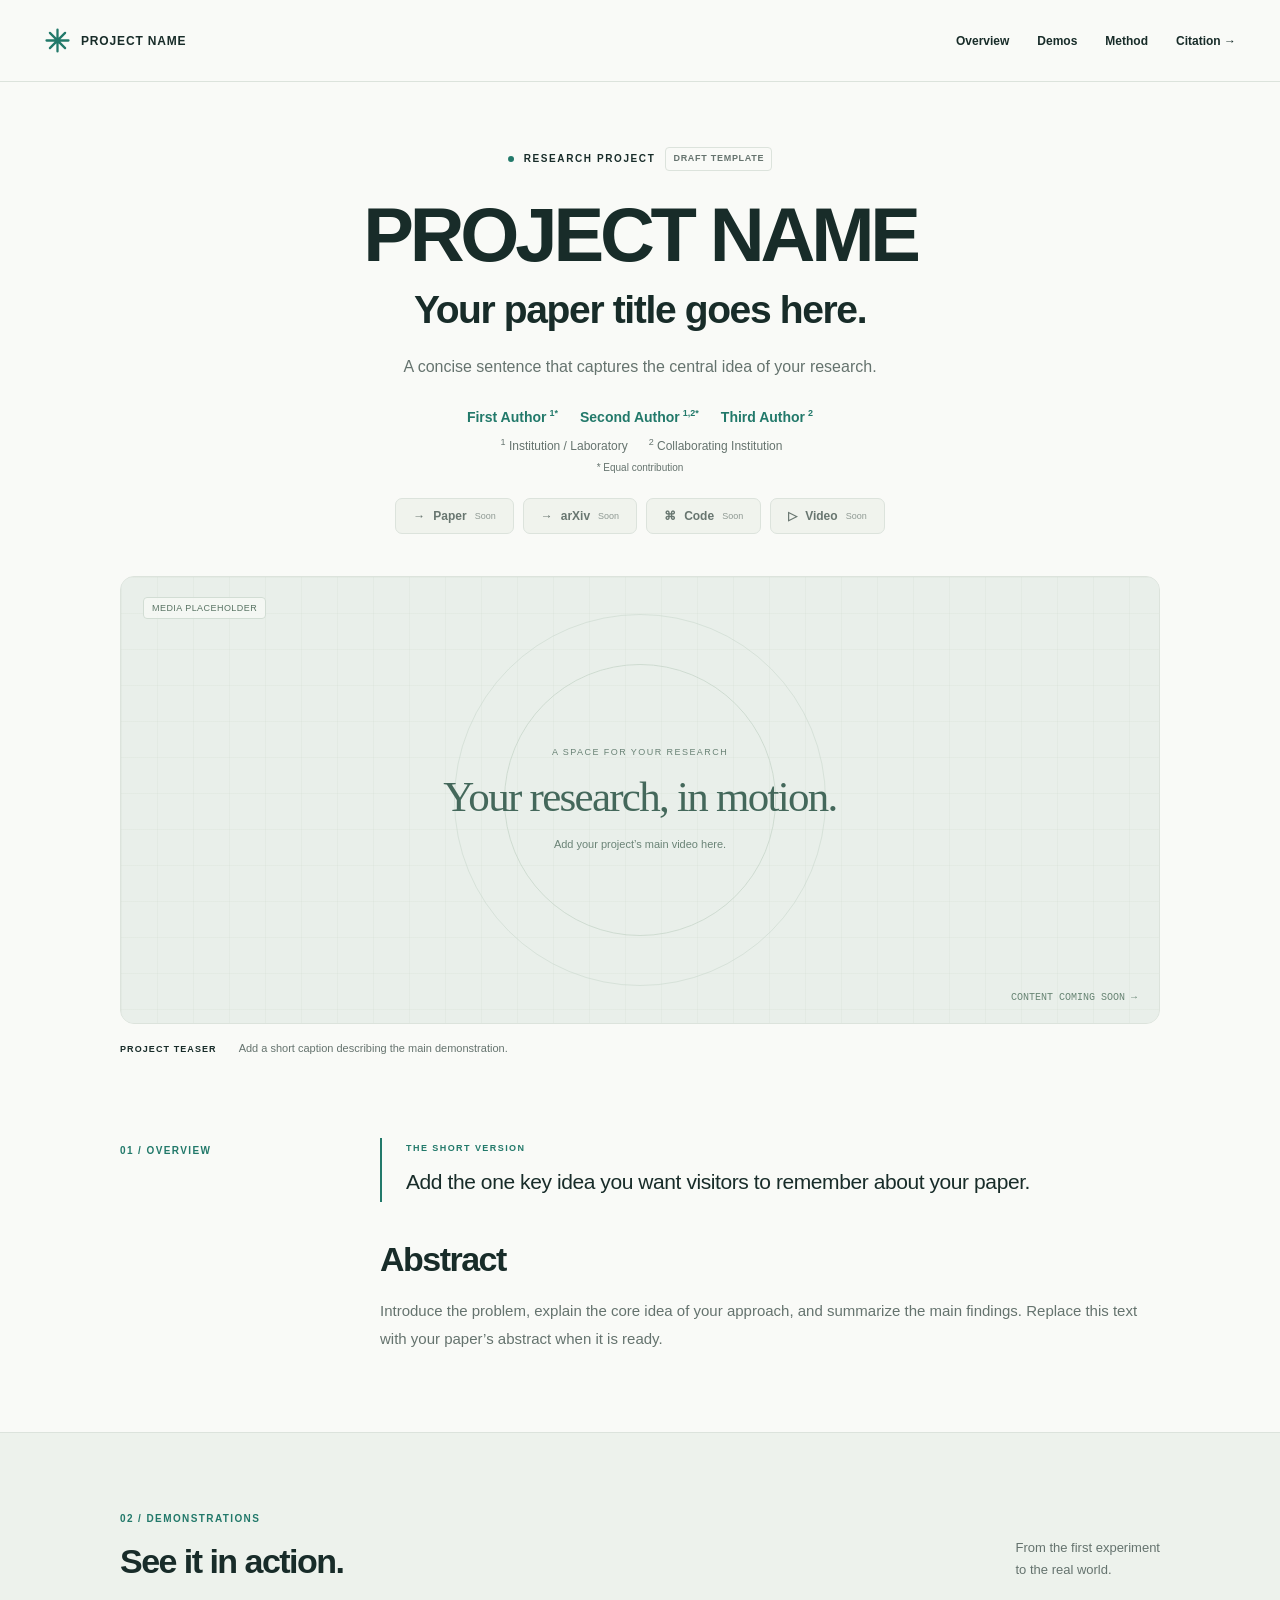
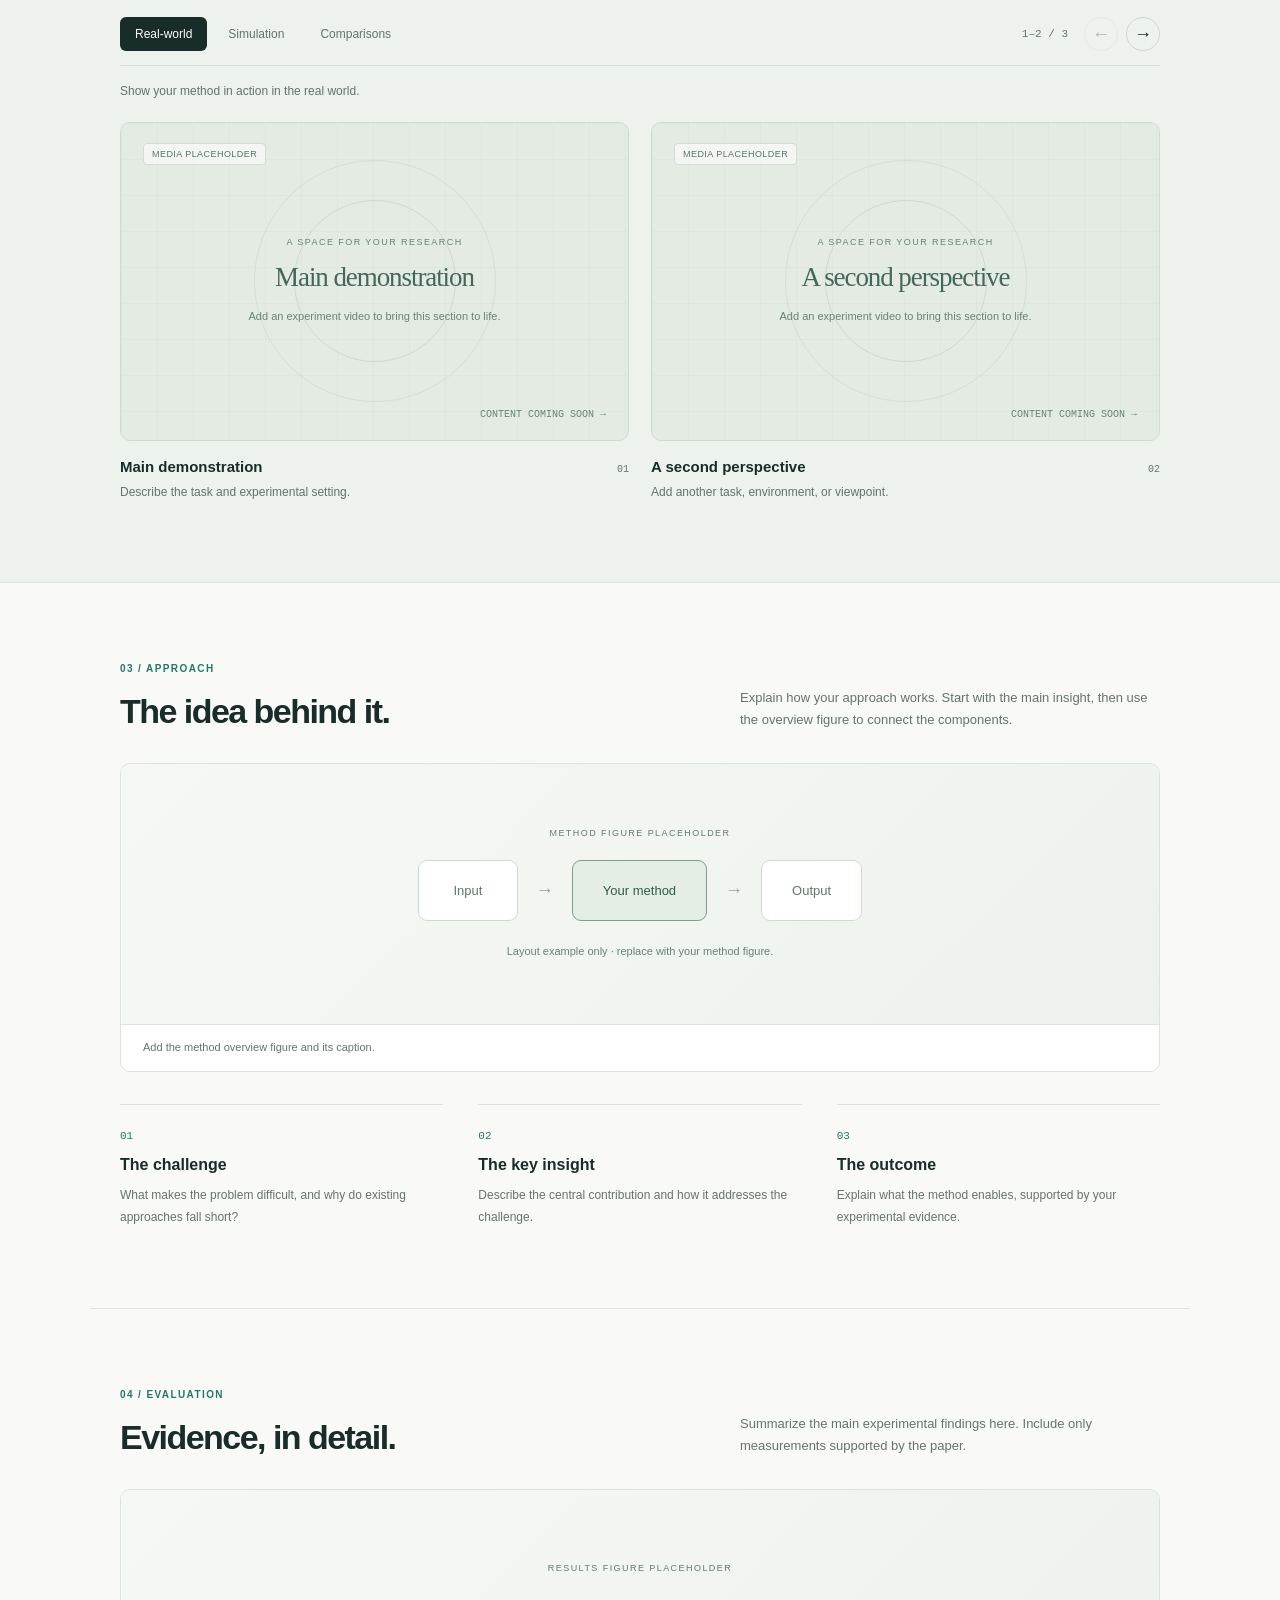
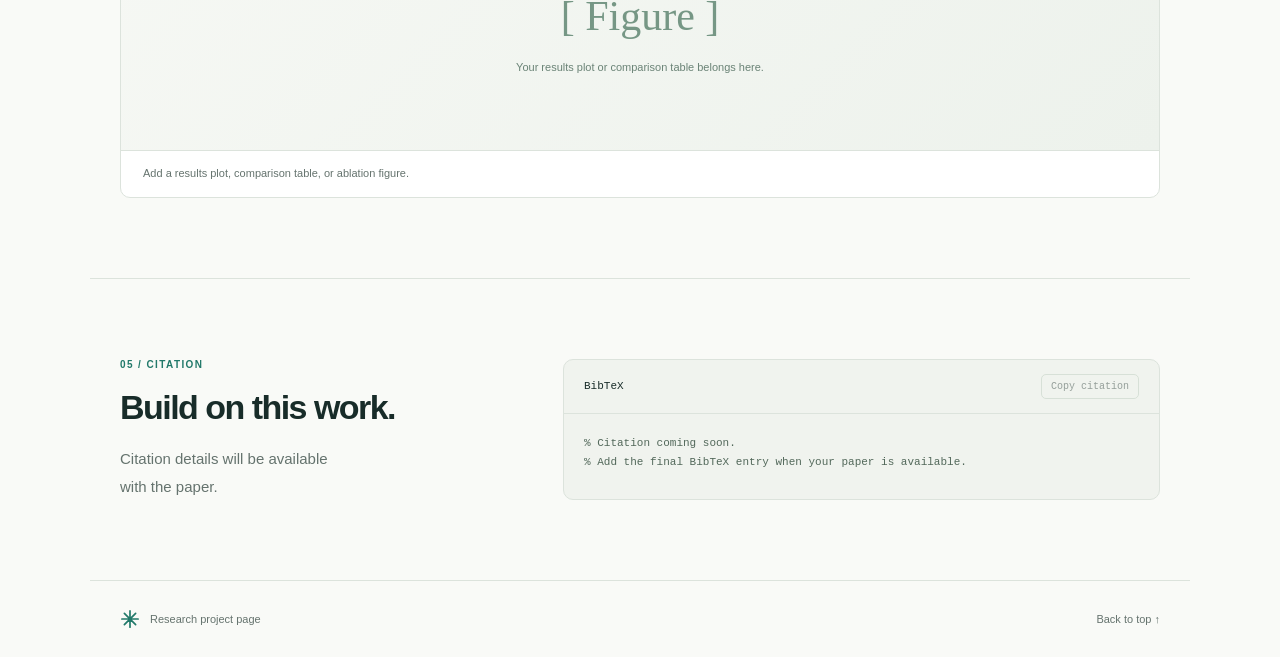
==== index.html @ 910851c3 "Add files via upload" ====
<!doctype html>
<html lang="en">
<head>
  <meta charset="utf-8">
  <meta name="viewport" content="width=device-width, initial-scale=1">
  <meta name="description" content="Research project page — content coming soon.">
  <meta name="theme-color" content="#f9faf7">
  <title>Research Project</title>
  <link rel="icon" href="assets/favicon.svg" type="image/svg+xml">
  <link rel="stylesheet" href="styles.css">
  <script src="content.js" defer></script>
  <script src="app.js" defer></script>
</head>
<body>
  <a class="skip" href="#main">Skip to content</a>
  <header class="site-header"><a class="brand" href="#" aria-label="Back to top"><span class="brand-mark" aria-hidden="true">✳</span><span id="brand-name">PROJECT</span></a><nav aria-label="Main navigation"><a href="#overview">Overview</a><a href="#demos">Demos</a><a href="#method">Method</a><a href="#citation">Citation <span aria-hidden="true">→</span></a></nav></header>
  <main id="main">
    <section class="hero wrap" aria-labelledby="project-name">
      <p class="eyebrow"><span class="status-dot"></span><span id="venue"></span><span class="draft-tag" id="draft-tag">DRAFT TEMPLATE</span></p>
      <h1 id="project-name"></h1><p class="paper-title" id="paper-title"></p><p class="subtitle" id="subtitle"></p>
      <div class="authors" id="authors"></div><div class="affiliations" id="affiliations"></div><p class="equal" id="equal-note">* Equal contribution</p>
      <div class="resource-links" id="resource-links" aria-label="Project resources"></div>
    </section>
    <section class="teaser-section wrap" aria-label="Project teaser"><div id="teaser" class="teaser"></div><div class="media-caption"><span class="caption-label">PROJECT TEASER</span><p id="teaser-caption"></p></div></section>
    <section id="overview" class="wrap overview section"><div class="section-label">01 / OVERVIEW</div><div><div class="takeaway"><span class="eyebrow">THE SHORT VERSION</span><p id="tldr"></p></div><h2>Abstract</h2><p class="body-copy" id="abstract"></p></div></section>
    <section id="demos" class="demos-section section"><div class="wrap"><div class="section-heading"><div><div class="section-label">02 / DEMONSTRATIONS</div><h2>See it in action.</h2></div><p class="section-aside">From the first experiment<br>to the real world.</p></div><div class="gallery-toolbar"><div class="tabs" id="demo-tabs" role="tablist" aria-label="Demonstration categories"></div><div class="gallery-controls"><span id="gallery-counter" aria-live="polite"></span><button id="previous" class="icon-button" aria-label="Previous demonstration">←</button><button id="next" class="icon-button" aria-label="Next demonstration">→</button></div></div><p id="group-description" class="group-description"></p><div id="demo-panel" role="tabpanel" tabindex="0"><div class="demo-grid" id="demo-grid"></div></div></div></section>
    <section id="method" class="wrap section"><div class="section-heading"><div><div class="section-label">03 / APPROACH</div><h2>The idea behind it.</h2></div><p id="method-intro" class="section-aside wide"></p></div><figure class="figure-panel" id="method-figure"></figure><div id="method-steps" class="method-steps"></div></section>
    <section id="results" class="wrap section results-section"><div class="section-heading"><div><div class="section-label">04 / EVALUATION</div><h2>Evidence, in detail.</h2></div><p id="results-text" class="section-aside wide"></p></div><figure class="figure-panel" id="results-figure"></figure></section>
    <section id="citation" class="wrap section citation-section"><div><div class="section-label">05 / CITATION</div><h2>Build on this work.</h2><p class="body-copy">Citation details will be available<br>with the paper.</p></div><div class="citation-box"><div class="citation-toolbar"><span>BibTeX</span><button id="copy-citation" class="copy-button">Copy citation</button></div><pre><code id="bibtex"></code></pre><p id="copy-status" role="status" class="sr-only"></p></div></section>
  </main>
  <footer class="wrap"><div><span class="brand-mark" aria-hidden="true">✳</span><span id="footer-text"></span></div><a href="#">Back to top ↑</a></footer>
  <dialog id="image-dialog"><button id="close-dialog" class="icon-button" aria-label="Close enlarged figure">×</button><img id="dialog-image" alt=""></dialog>
  <noscript><p class="noscript">Please enable JavaScript to load the project information.</p></noscript>
</body>
</html>
---- styles.css ----
:root{--bg:#f9faf7;--ink:#182c29;--muted:#65736e;--accent:#22796a;--line:#dce3dc;--soft:#edf2ec;--white:#fff;--radius:14px}*{box-sizing:border-box}html{scroll-behavior:smooth;scroll-padding-top:96px}body{margin:0;background:var(--bg);color:var(--ink);font-family:Inter,-apple-system,BlinkMacSystemFont,"Segoe UI",Arial,sans-serif;-webkit-font-smoothing:antialiased}button,a{-webkit-tap-highlight-color:transparent}button{font:inherit;cursor:pointer}a{color:inherit;text-decoration:none}button:focus-visible,a:focus-visible,[tabindex]:focus-visible{outline:3px solid #47a997;outline-offset:5px}button:disabled{cursor:default}p,h1,h2,h3,figure{margin:0}.wrap{max-width:1100px;margin-inline:auto;padding-inline:30px}.site-header{max-width:1320px;min-height:82px;padding:0 44px;margin:auto;display:flex;justify-content:space-between;align-items:center;border-bottom:1px solid var(--line);gap:24px}.brand{display:flex;align-items:center;gap:10px;font-size:12px;letter-spacing:.07em;font-weight:750}.brand-mark{font-size:30px;color:var(--accent);line-height:1}.site-header nav{display:flex;gap:28px;font-size:12px;font-weight:600}.site-header nav a{padding-block:10px}.site-header nav a:hover,footer a:hover{color:var(--accent)}.hero{text-align:center;padding-top:65px;padding-bottom:42px}.eyebrow{font-size:10px;letter-spacing:.16em;line-height:1.5;font-weight:700;text-transform:uppercase;display:flex;align-items:center;justify-content:center;gap:10px}.status-dot{height:6px;width:6px;border-radius:50%;background:var(--accent)}.draft-tag{font-size:9px;letter-spacing:.08em;border:1px solid var(--line);padding:4px 7px;border-radius:4px;color:var(--muted)}h1{margin:24px auto 12px;font-size:clamp(42px,6.5vw,76px);line-height:1.05;letter-spacing:-.055em;font-weight:750;overflow-wrap:anywhere}.paper-title{max-width:850px;margin:auto;font-size:clamp(25px,3.2vw,39px);line-height:1.22;letter-spacing:-.035em;font-weight:550}.subtitle{font-size:16px;line-height:1.65;max-width:650px;margin:20px auto 28px;color:var(--muted)}.authors{display:flex;justify-content:center;flex-wrap:wrap;gap:10px 22px;font-size:14px;color:var(--accent);font-weight:550}.authors a:hover{text-decoration:underline}sup{font-size:9px;margin-left:3px}.affiliations{display:flex;justify-content:center;flex-wrap:wrap;gap:8px 18px;margin-top:12px;font-size:12px;color:var(--muted)}.equal{margin-top:9px;font-size:10px;color:var(--muted)}.resource-links{display:flex;justify-content:center;flex-wrap:wrap;gap:9px;margin-top:25px}.resource{display:inline-flex;align-items:center;gap:8px;border:1px solid var(--line);padding:10px 17px;border-radius:7px;background:#fff;font-size:12px;font-weight:600}.resource small{font-size:9px;font-weight:400;opacity:.7}.resource.available:hover{border-color:var(--accent);color:var(--accent)}.resource[aria-disabled=true]{color:#687670;background:#f0f3ed}.resource.available:first-child{background:var(--ink);color:white;border-color:var(--ink)}.teaser{overflow:hidden;border-radius:var(--radius);border:1px solid var(--line);background:#e9efea;aspect-ratio:2.32}.teaser video{width:100%;height:100%;object-fit:contain;background:#142824}.placeholder{height:100%;width:100%;display:flex;flex-direction:column;align-items:center;justify-content:center;text-align:center;position:relative;overflow:hidden;background-color:#e9efea;background-image:linear-gradient(#d5dfd64d 1px,transparent 1px),linear-gradient(90deg,#d5dfd64d 1px,transparent 1px);background-size:36px 36px;padding:25px}.placeholder:before{content:"";position:absolute;width:270px;height:270px;border:1px solid #c3d3c7;border-radius:50%;opacity:.7;pointer-events:none}.placeholder:after{content:"";position:absolute;width:370px;height:370px;border:1px solid #c3d3c7;border-radius:50%;opacity:.5;pointer-events:none}.placeholder>*{z-index:1}.placeholder-kicker{font-size:9px;letter-spacing:.16em;color:#6a8376;text-transform:uppercase}.placeholder-title{font-family:Georgia,serif;font-size:clamp(25px,3.5vw,43px);font-weight:400;letter-spacing:-.04em;margin:15px 0;color:#44685b}.placeholder-note{font-size:11px;color:#6a8376;max-width:280px;line-height:1.6}.placeholder-label{position:absolute;left:22px;top:20px;padding:5px 8px;background:#f9faf7bd;border:1px solid #d2ddd4;border-radius:4px;font-size:9px;letter-spacing:.05em;color:#587363}.placeholder-corner{position:absolute;bottom:20px;right:22px;font-size:10px;color:#688574;font-family:monospace}.media-caption{display:flex;align-items:baseline;gap:22px;padding:16px 0 0}.caption-label{font-size:9px;letter-spacing:.12em;font-weight:650;white-space:nowrap}.media-caption p{font-size:11px;color:var(--muted);line-height:1.6}.section{padding-top:80px;padding-bottom:80px}.section-label{font-size:10px;letter-spacing:.14em;color:var(--accent);font-weight:650;margin-bottom:18px}.overview{display:grid;grid-template-columns:230px 1fr;gap:30px}.overview>.section-label{padding-top:7px}h2{font-size:34px;line-height:1.15;letter-spacing:-.045em;font-weight:600}.takeaway{border-left:2px solid var(--accent);padding:4px 0 4px 24px;margin-bottom:38px}.takeaway .eyebrow{justify-content:start;color:var(--accent);font-size:9px}.takeaway p{font-size:21px;line-height:1.45;letter-spacing:-.02em;margin-top:12px}.body-copy{font-size:15px;line-height:1.85;color:var(--muted);margin-top:18px;white-space:pre-line}.demos-section{background:var(--soft);border-block:1px solid var(--line)}.section-heading{display:flex;justify-content:space-between;align-items:end;gap:40px;margin-bottom:32px}.section-aside{font-size:13px;line-height:1.7;color:var(--muted);max-width:320px}.section-aside.wide{max-width:420px}.gallery-toolbar{display:flex;justify-content:space-between;align-items:center;gap:18px;border-bottom:1px solid #d3ded5;padding-bottom:14px;margin-top:36px}.tabs{display:flex;flex-wrap:wrap;gap:6px}.tab{border:1px solid transparent;background:transparent;color:var(--muted);padding:9px 14px;border-radius:6px;font-size:12px}.tab[aria-selected=true]{background:var(--ink);color:white}.tab:hover{border-color:var(--ink)}.gallery-controls{display:flex;align-items:center;gap:8px}.gallery-controls>span{font-family:monospace;font-size:11px;color:var(--muted);margin-right:8px;white-space:nowrap}.icon-button{width:34px;height:34px;border:1px solid #cdd9cf;border-radius:50%;background:transparent;color:var(--ink);font-size:18px;display:grid;place-items:center}.icon-button:hover:not(:disabled){background:white}.icon-button:disabled{opacity:.3}.group-description{font-size:12px;color:var(--muted);margin:18px 0 24px}.demo-grid{display:grid;grid-template-columns:repeat(2,minmax(0,1fr));gap:22px}.demo-media{aspect-ratio:16/10;overflow:hidden;border-radius:10px;border:1px solid #cfdbd0;background:#dce6dd}.demo-media .placeholder{background-color:#e3ebe3}.demo-media .placeholder-title{font-size:27px}.demo-media .placeholder:before{width:160px;height:160px}.demo-media .placeholder:after{width:240px;height:240px}.demo-media video{height:100%;width:100%;object-fit:contain;background:#142824}.demo-topline{display:flex;justify-content:space-between;gap:12px;margin-top:17px;align-items:baseline}.demo-topline h3{font-size:15px;font-weight:600}.demo-topline span{font-family:monospace;font-size:10px;color:var(--muted)}.demo-card>p{font-size:12px;color:var(--muted);line-height:1.7;margin-top:7px}.figure-panel{border:1px solid var(--line);border-radius:10px;overflow:hidden;background:white}.figure-placeholder{height:260px;display:flex;align-items:center;justify-content:center;flex-direction:column;gap:22px;padding:25px;background:linear-gradient(135deg,#f6f8f4,#edf2ec)}.figure-placeholder .placeholder-kicker{color:#607c70}.pipeline{display:flex;align-items:center;gap:18px;width:min(100%,650px);justify-content:center}.pipeline span{padding:22px 30px;min-width:100px;border:1px solid #cddbd0;border-radius:9px;background:#fff;color:#60776a;font-size:13px;text-align:center}.pipeline span:nth-of-type(2){border:1px solid #7d9f8d;background:#e5eee5;color:#315c46}.pipeline b{color:#8ca395;font-size:18px;font-weight:400}.figure-panel figcaption{border-top:1px solid var(--line);font-size:11px;color:var(--muted);padding:14px 22px;line-height:1.6}.figure-button{display:block;border:0;background:white;padding:20px;width:100%;cursor:zoom-in}.figure-button img{display:block;max-width:100%;max-height:640px;margin:auto}.method-steps{display:grid;grid-template-columns:repeat(3,1fr);gap:35px;margin-top:32px}.method-step{border-top:1px solid var(--line);padding-top:20px}.step-number{font-family:monospace;font-size:11px;color:var(--accent)}.method-step h3{font-size:16px;margin-top:13px;font-weight:550}.method-step p{font-size:12px;line-height:1.85;color:var(--muted);margin-top:10px}.results-section{border-top:1px solid var(--line)}.results-placeholder-icon{font-family:Georgia,serif;color:#769785;font-size:42px;line-height:1}.citation-section{border-top:1px solid var(--line);display:grid;grid-template-columns:1fr 1.5fr;gap:45px}.citation-box{min-width:0;border:1px solid var(--line);border-radius:10px;background:#f0f3ee;overflow:hidden}.citation-toolbar{display:flex;justify-content:space-between;align-items:center;padding:14px 20px;border-bottom:1px solid var(--line);font-size:11px;font-family:monospace}.copy-button{background:transparent;border:1px solid #cad7cb;border-radius:5px;font-size:10px;padding:6px 9px}.copy-button:disabled{color:var(--muted);opacity:.65}.citation-box pre{padding:20px;margin:0;overflow:auto;font-size:11px;line-height:1.8;white-space:pre-wrap;overflow-wrap:anywhere;color:#52685a}footer{border-top:1px solid var(--line);padding-block:28px;display:flex;align-items:center;justify-content:space-between;gap:20px;font-size:11px;color:var(--muted)}footer>div{display:flex;align-items:center;gap:10px}footer .brand-mark{font-size:22px}.skip{position:absolute;top:-60px;left:15px;padding:15px;background:var(--ink);color:white;z-index:10}.skip:focus{top:10px}.sr-only{position:absolute;width:1px;height:1px;padding:0;margin:-1px;overflow:hidden;clip:rect(0,0,0,0);white-space:nowrap;border:0}dialog{border:1px solid var(--line);border-radius:12px;padding:45px 20px 20px;max-width:95vw;max-height:95vh}dialog::backdrop{background:#142824cc}dialog img{max-width:85vw;max-height:80vh;display:block}dialog .icon-button{position:absolute;right:10px;top:8px}.noscript{padding:30px;text-align:center}.media-error{padding:25px;font-size:13px;line-height:1.6;color:var(--muted)}[hidden]{display:none!important}
@media(min-width:1400px){.hero{padding-top:80px}.teaser-section{max-width:1160px}}@media(max-width:700px){.site-header{padding:0 20px;min-height:70px;gap:10px}.brand{font-size:10px;max-width:42%;overflow-wrap:anywhere}.brand-mark{font-size:26px}.site-header nav{gap:13px;font-size:10px}.site-header nav a:first-child{display:none}.wrap{padding-inline:22px}.hero{padding-top:45px;padding-bottom:32px}.hero .eyebrow{font-size:8px;gap:7px}h1{margin-top:24px}.subtitle{font-size:14px;margin-bottom:24px}.authors{font-size:12px;gap:8px 14px}.resource{padding:9px 12px;font-size:11px}.teaser{aspect-ratio:1.5}.placeholder-label{left:12px;top:12px;font-size:8px}.placeholder-corner{right:12px;bottom:12px}.media-caption{display:block}.media-caption p{margin-top:6px}.section{padding-block:48px}.overview{grid-template-columns:1fr;gap:6px}.takeaway{padding-left:18px;margin-bottom:30px}.takeaway p{font-size:19px}h2{font-size:30px}.section-heading{display:block;margin-bottom:25px}.section-aside{margin-top:16px}.section-aside br{display:none}.gallery-toolbar{align-items:flex-start;gap:12px;margin-top:25px;flex-wrap:wrap}.tab{font-size:11px;padding:8px 10px}.gallery-controls{margin-left:auto}.demo-grid{grid-template-columns:1fr}.demo-media{aspect-ratio:16/10}.method-steps{grid-template-columns:1fr;gap:24px}.pipeline{gap:8px}.pipeline span{padding:17px 12px;min-width:0;font-size:11px}.figure-placeholder{height:220px}.figure-placeholder .placeholder-note{text-align:center}.citation-section{grid-template-columns:1fr;gap:25px}footer{font-size:10px}.citation-section .body-copy br{display:none}}@media(prefers-reduced-motion:reduce){html{scroll-behavior:auto}}

.brand-mark,footer .brand-mark{font-size:0;flex-shrink:0;display:inline-block;width:27px;height:27px;background:url([data-uri]) center/contain no-repeat}footer .brand-mark{width:20px;height:20px}
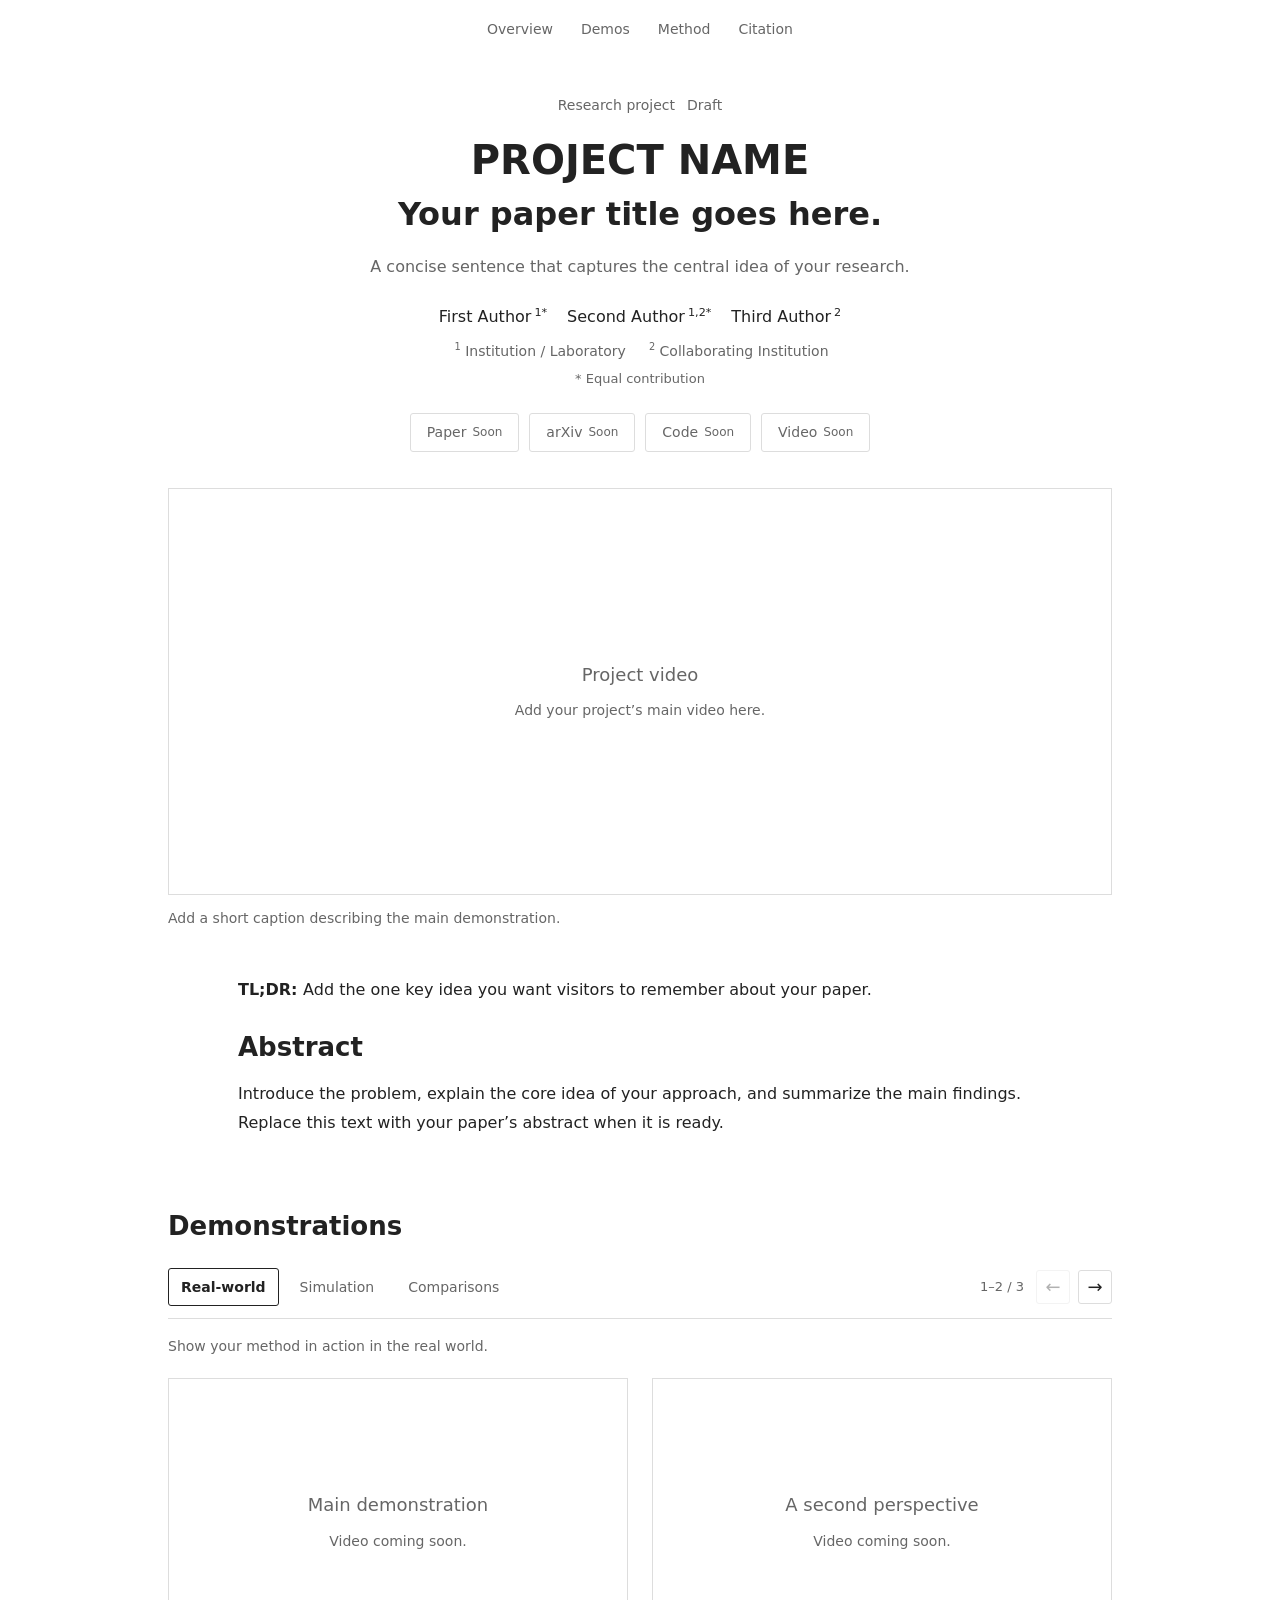
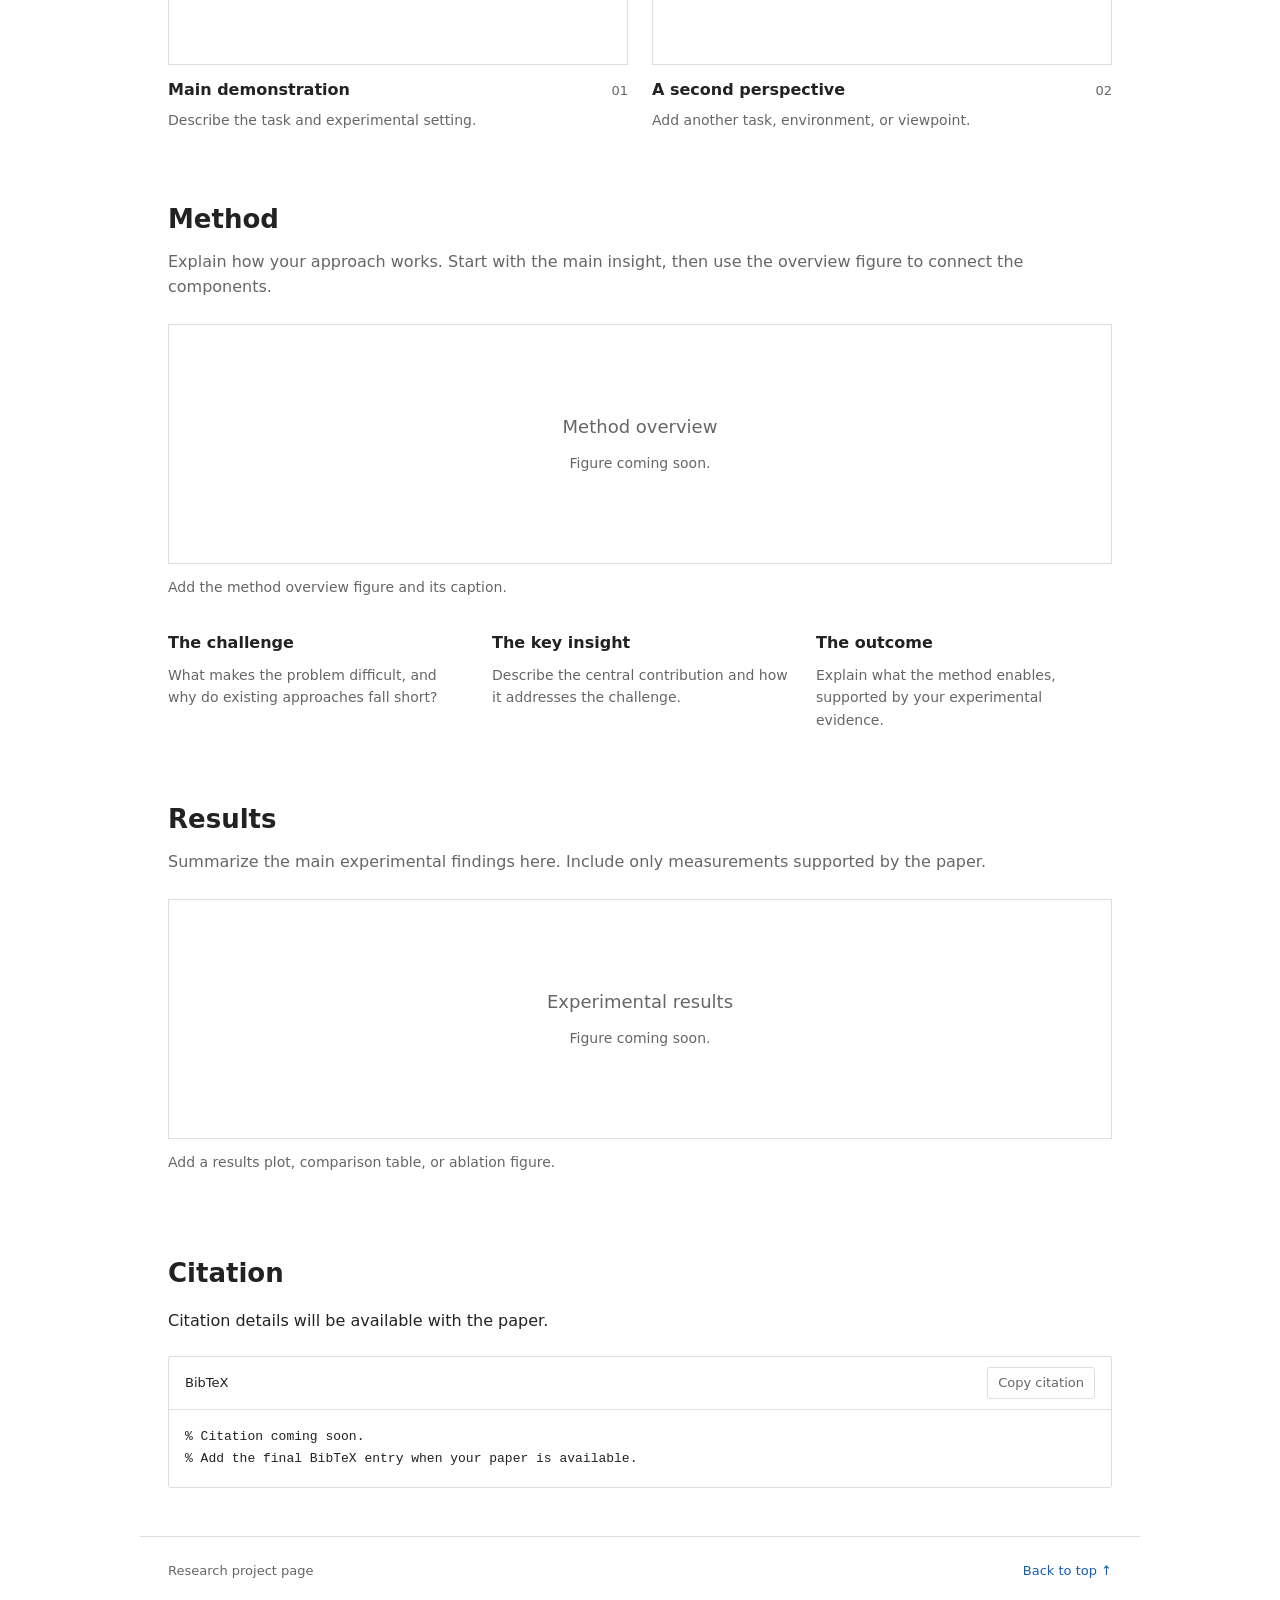
==== commit 8f9510f0: "style update" ====
--- a/index.html
+++ b/index.html
@@ -4,31 +4,30 @@
   <meta charset="utf-8">
   <meta name="viewport" content="width=device-width, initial-scale=1">
   <meta name="description" content="Research project page — content coming soon.">
-  <meta name="theme-color" content="#f9faf7">
+  <meta name="theme-color" content="#ffffff">
   <title>Research Project</title>
-  <link rel="icon" href="assets/favicon.svg" type="image/svg+xml">
   <link rel="stylesheet" href="styles.css">
   <script src="content.js" defer></script>
   <script src="app.js" defer></script>
 </head>
 <body>
   <a class="skip" href="#main">Skip to content</a>
-  <header class="site-header"><a class="brand" href="#" aria-label="Back to top"><span class="brand-mark" aria-hidden="true">✳</span><span id="brand-name">PROJECT</span></a><nav aria-label="Main navigation"><a href="#overview">Overview</a><a href="#demos">Demos</a><a href="#method">Method</a><a href="#citation">Citation <span aria-hidden="true">→</span></a></nav></header>
+  <header class="site-header"><nav aria-label="Main navigation"><a href="#overview">Overview</a><a href="#demos">Demos</a><a href="#method">Method</a><a href="#citation">Citation</a></nav></header>
   <main id="main">
     <section class="hero wrap" aria-labelledby="project-name">
-      <p class="eyebrow"><span class="status-dot"></span><span id="venue"></span><span class="draft-tag" id="draft-tag">DRAFT TEMPLATE</span></p>
+      <p class="venue"><span id="venue"></span><span class="draft-tag" id="draft-tag">Draft</span></p>
       <h1 id="project-name"></h1><p class="paper-title" id="paper-title"></p><p class="subtitle" id="subtitle"></p>
       <div class="authors" id="authors"></div><div class="affiliations" id="affiliations"></div><p class="equal" id="equal-note">* Equal contribution</p>
       <div class="resource-links" id="resource-links" aria-label="Project resources"></div>
     </section>
-    <section class="teaser-section wrap" aria-label="Project teaser"><div id="teaser" class="teaser"></div><div class="media-caption"><span class="caption-label">PROJECT TEASER</span><p id="teaser-caption"></p></div></section>
-    <section id="overview" class="wrap overview section"><div class="section-label">01 / OVERVIEW</div><div><div class="takeaway"><span class="eyebrow">THE SHORT VERSION</span><p id="tldr"></p></div><h2>Abstract</h2><p class="body-copy" id="abstract"></p></div></section>
-    <section id="demos" class="demos-section section"><div class="wrap"><div class="section-heading"><div><div class="section-label">02 / DEMONSTRATIONS</div><h2>See it in action.</h2></div><p class="section-aside">From the first experiment<br>to the real world.</p></div><div class="gallery-toolbar"><div class="tabs" id="demo-tabs" role="tablist" aria-label="Demonstration categories"></div><div class="gallery-controls"><span id="gallery-counter" aria-live="polite"></span><button id="previous" class="icon-button" aria-label="Previous demonstration">←</button><button id="next" class="icon-button" aria-label="Next demonstration">→</button></div></div><p id="group-description" class="group-description"></p><div id="demo-panel" role="tabpanel" tabindex="0"><div class="demo-grid" id="demo-grid"></div></div></div></section>
-    <section id="method" class="wrap section"><div class="section-heading"><div><div class="section-label">03 / APPROACH</div><h2>The idea behind it.</h2></div><p id="method-intro" class="section-aside wide"></p></div><figure class="figure-panel" id="method-figure"></figure><div id="method-steps" class="method-steps"></div></section>
-    <section id="results" class="wrap section results-section"><div class="section-heading"><div><div class="section-label">04 / EVALUATION</div><h2>Evidence, in detail.</h2></div><p id="results-text" class="section-aside wide"></p></div><figure class="figure-panel" id="results-figure"></figure></section>
-    <section id="citation" class="wrap section citation-section"><div><div class="section-label">05 / CITATION</div><h2>Build on this work.</h2><p class="body-copy">Citation details will be available<br>with the paper.</p></div><div class="citation-box"><div class="citation-toolbar"><span>BibTeX</span><button id="copy-citation" class="copy-button">Copy citation</button></div><pre><code id="bibtex"></code></pre><p id="copy-status" role="status" class="sr-only"></p></div></section>
+    <section class="teaser-section wrap" aria-label="Project teaser"><div id="teaser" class="teaser"></div><div class="media-caption"><p id="teaser-caption"></p></div></section>
+    <section id="overview" class="wrap overview section"><div><div class="takeaway"><span class="takeaway-label">TL;DR: </span><p id="tldr"></p></div><h2>Abstract</h2><p class="body-copy" id="abstract"></p></div></section>
+    <section id="demos" class="demos-section section"><div class="wrap"><div class="section-heading"><div><h2>Demonstrations</h2></div></div><div class="gallery-toolbar"><div class="tabs" id="demo-tabs" role="tablist" aria-label="Demonstration categories"></div><div class="gallery-controls"><span id="gallery-counter" aria-live="polite"></span><button id="previous" class="icon-button" aria-label="Previous demonstration">←</button><button id="next" class="icon-button" aria-label="Next demonstration">→</button></div></div><p id="group-description" class="group-description"></p><div id="demo-panel" role="tabpanel" tabindex="0"><div class="demo-grid" id="demo-grid"></div></div></div></section>
+    <section id="method" class="wrap section"><div class="section-heading"><div><h2>Method</h2></div><p id="method-intro" class="section-aside wide"></p></div><figure class="figure-panel" id="method-figure"></figure><div id="method-steps" class="method-steps"></div></section>
+    <section id="results" class="wrap section results-section"><div class="section-heading"><div><h2>Results</h2></div><p id="results-text" class="section-aside wide"></p></div><figure class="figure-panel" id="results-figure"></figure></section>
+    <section id="citation" class="wrap section citation-section"><div><h2>Citation</h2><p class="body-copy">Citation details will be available with the paper.</p></div><div class="citation-box"><div class="citation-toolbar"><span>BibTeX</span><button id="copy-citation" class="copy-button">Copy citation</button></div><pre><code id="bibtex"></code></pre><p id="copy-status" role="status" class="sr-only"></p></div></section>
   </main>
-  <footer class="wrap"><div><span class="brand-mark" aria-hidden="true">✳</span><span id="footer-text"></span></div><a href="#">Back to top ↑</a></footer>
+  <footer class="wrap"><div><span id="footer-text"></span></div><a href="#">Back to top ↑</a></footer>
   <dialog id="image-dialog"><button id="close-dialog" class="icon-button" aria-label="Close enlarged figure">×</button><img id="dialog-image" alt=""></dialog>
   <noscript><p class="noscript">Please enable JavaScript to load the project information.</p></noscript>
 </body>
--- a/styles.css
+++ b/styles.css
@@ -1,4 +1,127 @@
-:root{--bg:#f9faf7;--ink:#182c29;--muted:#65736e;--accent:#22796a;--line:#dce3dc;--soft:#edf2ec;--white:#fff;--radius:14px}*{box-sizing:border-box}html{scroll-behavior:smooth;scroll-padding-top:96px}body{margin:0;background:var(--bg);color:var(--ink);font-family:Inter,-apple-system,BlinkMacSystemFont,"Segoe UI",Arial,sans-serif;-webkit-font-smoothing:antialiased}button,a{-webkit-tap-highlight-color:transparent}button{font:inherit;cursor:pointer}a{color:inherit;text-decoration:none}button:focus-visible,a:focus-visible,[tabindex]:focus-visible{outline:3px solid #47a997;outline-offset:5px}button:disabled{cursor:default}p,h1,h2,h3,figure{margin:0}.wrap{max-width:1100px;margin-inline:auto;padding-inline:30px}.site-header{max-width:1320px;min-height:82px;padding:0 44px;margin:auto;display:flex;justify-content:space-between;align-items:center;border-bottom:1px solid var(--line);gap:24px}.brand{display:flex;align-items:center;gap:10px;font-size:12px;letter-spacing:.07em;font-weight:750}.brand-mark{font-size:30px;color:var(--accent);line-height:1}.site-header nav{display:flex;gap:28px;font-size:12px;font-weight:600}.site-header nav a{padding-block:10px}.site-header nav a:hover,footer a:hover{color:var(--accent)}.hero{text-align:center;padding-top:65px;padding-bottom:42px}.eyebrow{font-size:10px;letter-spacing:.16em;line-height:1.5;font-weight:700;text-transform:uppercase;display:flex;align-items:center;justify-content:center;gap:10px}.status-dot{height:6px;width:6px;border-radius:50%;background:var(--accent)}.draft-tag{font-size:9px;letter-spacing:.08em;border:1px solid var(--line);padding:4px 7px;border-radius:4px;color:var(--muted)}h1{margin:24px auto 12px;font-size:clamp(42px,6.5vw,76px);line-height:1.05;letter-spacing:-.055em;font-weight:750;overflow-wrap:anywhere}.paper-title{max-width:850px;margin:auto;font-size:clamp(25px,3.2vw,39px);line-height:1.22;letter-spacing:-.035em;font-weight:550}.subtitle{font-size:16px;line-height:1.65;max-width:650px;margin:20px auto 28px;color:var(--muted)}.authors{display:flex;justify-content:center;flex-wrap:wrap;gap:10px 22px;font-size:14px;color:var(--accent);font-weight:550}.authors a:hover{text-decoration:underline}sup{font-size:9px;margin-left:3px}.affiliations{display:flex;justify-content:center;flex-wrap:wrap;gap:8px 18px;margin-top:12px;font-size:12px;color:var(--muted)}.equal{margin-top:9px;font-size:10px;color:var(--muted)}.resource-links{display:flex;justify-content:center;flex-wrap:wrap;gap:9px;margin-top:25px}.resource{display:inline-flex;align-items:center;gap:8px;border:1px solid var(--line);padding:10px 17px;border-radius:7px;background:#fff;font-size:12px;font-weight:600}.resource small{font-size:9px;font-weight:400;opacity:.7}.resource.available:hover{border-color:var(--accent);color:var(--accent)}.resource[aria-disabled=true]{color:#687670;background:#f0f3ed}.resource.available:first-child{background:var(--ink);color:white;border-color:var(--ink)}.teaser{overflow:hidden;border-radius:var(--radius);border:1px solid var(--line);background:#e9efea;aspect-ratio:2.32}.teaser video{width:100%;height:100%;object-fit:contain;background:#142824}.placeholder{height:100%;width:100%;display:flex;flex-direction:column;align-items:center;justify-content:center;text-align:center;position:relative;overflow:hidden;background-color:#e9efea;background-image:linear-gradient(#d5dfd64d 1px,transparent 1px),linear-gradient(90deg,#d5dfd64d 1px,transparent 1px);background-size:36px 36px;padding:25px}.placeholder:before{content:"";position:absolute;width:270px;height:270px;border:1px solid #c3d3c7;border-radius:50%;opacity:.7;pointer-events:none}.placeholder:after{content:"";position:absolute;width:370px;height:370px;border:1px solid #c3d3c7;border-radius:50%;opacity:.5;pointer-events:none}.placeholder>*{z-index:1}.placeholder-kicker{font-size:9px;letter-spacing:.16em;color:#6a8376;text-transform:uppercase}.placeholder-title{font-family:Georgia,serif;font-size:clamp(25px,3.5vw,43px);font-weight:400;letter-spacing:-.04em;margin:15px 0;color:#44685b}.placeholder-note{font-size:11px;color:#6a8376;max-width:280px;line-height:1.6}.placeholder-label{position:absolute;left:22px;top:20px;padding:5px 8px;background:#f9faf7bd;border:1px solid #d2ddd4;border-radius:4px;font-size:9px;letter-spacing:.05em;color:#587363}.placeholder-corner{position:absolute;bottom:20px;right:22px;font-size:10px;color:#688574;font-family:monospace}.media-caption{display:flex;align-items:baseline;gap:22px;padding:16px 0 0}.caption-label{font-size:9px;letter-spacing:.12em;font-weight:650;white-space:nowrap}.media-caption p{font-size:11px;color:var(--muted);line-height:1.6}.section{padding-top:80px;padding-bottom:80px}.section-label{font-size:10px;letter-spacing:.14em;color:var(--accent);font-weight:650;margin-bottom:18px}.overview{display:grid;grid-template-columns:230px 1fr;gap:30px}.overview>.section-label{padding-top:7px}h2{font-size:34px;line-height:1.15;letter-spacing:-.045em;font-weight:600}.takeaway{border-left:2px solid var(--accent);padding:4px 0 4px 24px;margin-bottom:38px}.takeaway .eyebrow{justify-content:start;color:var(--accent);font-size:9px}.takeaway p{font-size:21px;line-height:1.45;letter-spacing:-.02em;margin-top:12px}.body-copy{font-size:15px;line-height:1.85;color:var(--muted);margin-top:18px;white-space:pre-line}.demos-section{background:var(--soft);border-block:1px solid var(--line)}.section-heading{display:flex;justify-content:space-between;align-items:end;gap:40px;margin-bottom:32px}.section-aside{font-size:13px;line-height:1.7;color:var(--muted);max-width:320px}.section-aside.wide{max-width:420px}.gallery-toolbar{display:flex;justify-content:space-between;align-items:center;gap:18px;border-bottom:1px solid #d3ded5;padding-bottom:14px;margin-top:36px}.tabs{display:flex;flex-wrap:wrap;gap:6px}.tab{border:1px solid transparent;background:transparent;color:var(--muted);padding:9px 14px;border-radius:6px;font-size:12px}.tab[aria-selected=true]{background:var(--ink);color:white}.tab:hover{border-color:var(--ink)}.gallery-controls{display:flex;align-items:center;gap:8px}.gallery-controls>span{font-family:monospace;font-size:11px;color:var(--muted);margin-right:8px;white-space:nowrap}.icon-button{width:34px;height:34px;border:1px solid #cdd9cf;border-radius:50%;background:transparent;color:var(--ink);font-size:18px;display:grid;place-items:center}.icon-button:hover:not(:disabled){background:white}.icon-button:disabled{opacity:.3}.group-description{font-size:12px;color:var(--muted);margin:18px 0 24px}.demo-grid{display:grid;grid-template-columns:repeat(2,minmax(0,1fr));gap:22px}.demo-media{aspect-ratio:16/10;overflow:hidden;border-radius:10px;border:1px solid #cfdbd0;background:#dce6dd}.demo-media .placeholder{background-color:#e3ebe3}.demo-media .placeholder-title{font-size:27px}.demo-media .placeholder:before{width:160px;height:160px}.demo-media .placeholder:after{width:240px;height:240px}.demo-media video{height:100%;width:100%;object-fit:contain;background:#142824}.demo-topline{display:flex;justify-content:space-between;gap:12px;margin-top:17px;align-items:baseline}.demo-topline h3{font-size:15px;font-weight:600}.demo-topline span{font-family:monospace;font-size:10px;color:var(--muted)}.demo-card>p{font-size:12px;color:var(--muted);line-height:1.7;margin-top:7px}.figure-panel{border:1px solid var(--line);border-radius:10px;overflow:hidden;background:white}.figure-placeholder{height:260px;display:flex;align-items:center;justify-content:center;flex-direction:column;gap:22px;padding:25px;background:linear-gradient(135deg,#f6f8f4,#edf2ec)}.figure-placeholder .placeholder-kicker{color:#607c70}.pipeline{display:flex;align-items:center;gap:18px;width:min(100%,650px);justify-content:center}.pipeline span{padding:22px 30px;min-width:100px;border:1px solid #cddbd0;border-radius:9px;background:#fff;color:#60776a;font-size:13px;text-align:center}.pipeline span:nth-of-type(2){border:1px solid #7d9f8d;background:#e5eee5;color:#315c46}.pipeline b{color:#8ca395;font-size:18px;font-weight:400}.figure-panel figcaption{border-top:1px solid var(--line);font-size:11px;color:var(--muted);padding:14px 22px;line-height:1.6}.figure-button{display:block;border:0;background:white;padding:20px;width:100%;cursor:zoom-in}.figure-button img{display:block;max-width:100%;max-height:640px;margin:auto}.method-steps{display:grid;grid-template-columns:repeat(3,1fr);gap:35px;margin-top:32px}.method-step{border-top:1px solid var(--line);padding-top:20px}.step-number{font-family:monospace;font-size:11px;color:var(--accent)}.method-step h3{font-size:16px;margin-top:13px;font-weight:550}.method-step p{font-size:12px;line-height:1.85;color:var(--muted);margin-top:10px}.results-section{border-top:1px solid var(--line)}.results-placeholder-icon{font-family:Georgia,serif;color:#769785;font-size:42px;line-height:1}.citation-section{border-top:1px solid var(--line);display:grid;grid-template-columns:1fr 1.5fr;gap:45px}.citation-box{min-width:0;border:1px solid var(--line);border-radius:10px;background:#f0f3ee;overflow:hidden}.citation-toolbar{display:flex;justify-content:space-between;align-items:center;padding:14px 20px;border-bottom:1px solid var(--line);font-size:11px;font-family:monospace}.copy-button{background:transparent;border:1px solid #cad7cb;border-radius:5px;font-size:10px;padding:6px 9px}.copy-button:disabled{color:var(--muted);opacity:.65}.citation-box pre{padding:20px;margin:0;overflow:auto;font-size:11px;line-height:1.8;white-space:pre-wrap;overflow-wrap:anywhere;color:#52685a}footer{border-top:1px solid var(--line);padding-block:28px;display:flex;align-items:center;justify-content:space-between;gap:20px;font-size:11px;color:var(--muted)}footer>div{display:flex;align-items:center;gap:10px}footer .brand-mark{font-size:22px}.skip{position:absolute;top:-60px;left:15px;padding:15px;background:var(--ink);color:white;z-index:10}.skip:focus{top:10px}.sr-only{position:absolute;width:1px;height:1px;padding:0;margin:-1px;overflow:hidden;clip:rect(0,0,0,0);white-space:nowrap;border:0}dialog{border:1px solid var(--line);border-radius:12px;padding:45px 20px 20px;max-width:95vw;max-height:95vh}dialog::backdrop{background:#142824cc}dialog img{max-width:85vw;max-height:80vh;display:block}dialog .icon-button{position:absolute;right:10px;top:8px}.noscript{padding:30px;text-align:center}.media-error{padding:25px;font-size:13px;line-height:1.6;color:var(--muted)}[hidden]{display:none!important}
-@media(min-width:1400px){.hero{padding-top:80px}.teaser-section{max-width:1160px}}@media(max-width:700px){.site-header{padding:0 20px;min-height:70px;gap:10px}.brand{font-size:10px;max-width:42%;overflow-wrap:anywhere}.brand-mark{font-size:26px}.site-header nav{gap:13px;font-size:10px}.site-header nav a:first-child{display:none}.wrap{padding-inline:22px}.hero{padding-top:45px;padding-bottom:32px}.hero .eyebrow{font-size:8px;gap:7px}h1{margin-top:24px}.subtitle{font-size:14px;margin-bottom:24px}.authors{font-size:12px;gap:8px 14px}.resource{padding:9px 12px;font-size:11px}.teaser{aspect-ratio:1.5}.placeholder-label{left:12px;top:12px;font-size:8px}.placeholder-corner{right:12px;bottom:12px}.media-caption{display:block}.media-caption p{margin-top:6px}.section{padding-block:48px}.overview{grid-template-columns:1fr;gap:6px}.takeaway{padding-left:18px;margin-bottom:30px}.takeaway p{font-size:19px}h2{font-size:30px}.section-heading{display:block;margin-bottom:25px}.section-aside{margin-top:16px}.section-aside br{display:none}.gallery-toolbar{align-items:flex-start;gap:12px;margin-top:25px;flex-wrap:wrap}.tab{font-size:11px;padding:8px 10px}.gallery-controls{margin-left:auto}.demo-grid{grid-template-columns:1fr}.demo-media{aspect-ratio:16/10}.method-steps{grid-template-columns:1fr;gap:24px}.pipeline{gap:8px}.pipeline span{padding:17px 12px;min-width:0;font-size:11px}.figure-placeholder{height:220px}.figure-placeholder .placeholder-note{text-align:center}.citation-section{grid-template-columns:1fr;gap:25px}footer{font-size:10px}.citation-section .body-copy br{display:none}}@media(prefers-reduced-motion:reduce){html{scroll-behavior:auto}}
+:root {
+  --bg: #fff;
+  --ink: #222;
+  --muted: #666;
+  --accent: #165dab;
+  --line: #ddd;
+}
 
-.brand-mark,footer .brand-mark{font-size:0;flex-shrink:0;display:inline-block;width:27px;height:27px;background:url([data-uri]) center/contain no-repeat}footer .brand-mark{width:20px;height:20px}
+* { box-sizing: border-box; }
+html { scroll-behavior: smooth; scroll-padding-top: 24px; }
+body {
+  margin: 0;
+  background: var(--bg);
+  color: var(--ink);
+  font-family: system-ui, -apple-system, BlinkMacSystemFont, "Segoe UI", sans-serif;
+  font-size: 16px;
+  line-height: 1.6;
+}
+button { font: inherit; cursor: pointer; }
+button:disabled { cursor: default; }
+a { color: var(--accent); text-decoration: none; }
+a:hover { text-decoration: underline; }
+button:focus-visible, a:focus-visible, [tabindex]:focus-visible {
+  outline: 2px solid var(--accent);
+  outline-offset: 4px;
+}
+p, h1, h2, h3, figure { margin: 0; }
+.wrap { max-width: 1000px; margin-inline: auto; padding-inline: 28px; }
+.site-header { padding: 18px 24px; }
+.site-header nav { display: flex; justify-content: center; flex-wrap: wrap; gap: 12px 28px; font-size: 14px; }
+.site-header nav a { color: var(--muted); }
+.hero { text-align: center; padding-top: 36px; padding-bottom: 36px; }
+.venue { display: flex; justify-content: center; flex-wrap: wrap; gap: 12px; color: var(--muted); font-size: 14px; }
+.draft-tag { color: var(--muted); }
+h1 { margin: 18px auto 8px; font-size: clamp(28px, 4vw, 40px); line-height: 1.25; font-weight: 700; overflow-wrap: anywhere; }
+.paper-title { max-width: 850px; margin: auto; font-size: clamp(23px, 3vw, 32px); line-height: 1.35; font-weight: 600; overflow-wrap: anywhere; }
+.subtitle { max-width: 740px; margin: 18px auto 24px; color: var(--muted); }
+.authors, .affiliations { display: flex; justify-content: center; flex-wrap: wrap; gap: 8px 20px; }
+.authors { font-size: 16px; }
+sup { font-size: .7em; margin-left: 3px; }
+.affiliations { margin-top: 10px; font-size: 14px; color: var(--muted); }
+.equal { margin-top: 6px; font-size: 13px; color: var(--muted); }
+.resource-links { display: flex; justify-content: center; flex-wrap: wrap; gap: 10px; margin-top: 24px; }
+.resource { display: inline-flex; align-items: center; gap: 6px; border: 1px solid var(--line); border-radius: 3px; padding: 7px 16px; background: #fff; font-size: 14px; }
+.resource.available:hover { border-color: var(--accent); }
+.resource small { font-size: 12px; }
+.resource[aria-disabled=true] { color: var(--muted); }
+.teaser { overflow: hidden; border: 1px solid var(--line); background: #fff; aspect-ratio: 2.32; }
+.teaser video, .demo-media video { display: block; width: 100%; height: 100%; object-fit: contain; background: #fff; }
+.placeholder, .figure-placeholder { display: flex; flex-direction: column; align-items: center; justify-content: center; text-align: center; gap: 10px; padding: 24px; background: #fff; }
+.placeholder { height: 100%; width: 100%; }
+.placeholder-title { font-size: 18px; font-weight: 400; color: var(--muted); }
+.placeholder-note { max-width: 420px; color: var(--muted); font-size: 14px; line-height: 1.6; }
+.media-caption { padding-top: 12px; font-size: 14px; color: var(--muted); }
+.section { padding-top: 48px; padding-bottom: 24px; }
+.overview { max-width: 860px; }
+h2 { font-size: 26px; line-height: 1.3; font-weight: 600; }
+.takeaway { margin-bottom: 28px; }
+.takeaway-label { font-weight: 600; }
+.takeaway p { display: inline; }
+.body-copy { margin-top: 16px; line-height: 1.8; white-space: pre-line; }
+.section-heading { margin-bottom: 24px; }
+.section-aside { margin-top: 12px; color: var(--muted); }
+.gallery-toolbar { display: flex; justify-content: space-between; align-items: center; gap: 16px; border-bottom: 1px solid var(--line); padding-bottom: 12px; }
+.tabs { display: flex; flex-wrap: wrap; gap: 8px; }
+.tab { border: 1px solid transparent; border-radius: 3px; background: #fff; color: var(--muted); padding: 7px 12px; font-size: 14px; }
+.tab[aria-selected=true] { border-color: var(--ink); color: var(--ink); font-weight: 600; }
+.tab:hover { text-decoration: underline; }
+.gallery-controls { display: flex; align-items: center; gap: 8px; }
+.gallery-controls > span { font-size: 13px; color: var(--muted); white-space: nowrap; margin-right: 4px; }
+.icon-button { width: 34px; height: 34px; border: 1px solid var(--line); border-radius: 3px; background: #fff; color: var(--ink); font-size: 18px; display: grid; place-items: center; }
+.icon-button:hover:not(:disabled), .copy-button:hover:not(:disabled) { border-color: var(--ink); }
+.icon-button:disabled { opacity: .35; }
+.group-description { margin: 16px 0 20px; font-size: 14px; color: var(--muted); }
+.demo-grid { display: grid; grid-template-columns: repeat(2, minmax(0, 1fr)); gap: 24px; }
+.demo-media { aspect-ratio: 16/10; overflow: hidden; border: 1px solid var(--line); background: #fff; }
+.demo-topline { display: flex; justify-content: space-between; gap: 12px; margin-top: 12px; align-items: baseline; }
+.demo-topline h3 { font-size: 16px; font-weight: 600; }
+.demo-topline span { font-size: 13px; color: var(--muted); }
+.demo-card > p { margin-top: 6px; font-size: 14px; color: var(--muted); }
+.figure-panel { overflow: hidden; }
+.figure-placeholder { min-height: 240px; border: 1px solid var(--line); }
+.figure-panel figcaption { padding: 12px 0; font-size: 14px; color: var(--muted); }
+.figure-button { display: block; border: 0; background: #fff; padding: 0; width: 100%; cursor: zoom-in; }
+.figure-button img { display: block; max-width: 100%; max-height: 640px; margin: auto; }
+.method-steps { display: grid; grid-template-columns: repeat(3, minmax(0, 1fr)); gap: 28px; margin-top: 20px; }
+.method-step h3 { font-size: 16px; font-weight: 600; }
+.method-step p { margin-top: 8px; font-size: 14px; color: var(--muted); }
+.citation-section { padding-bottom: 48px; }
+.citation-box { min-width: 0; margin-top: 20px; border: 1px solid var(--line); border-radius: 3px; background: #fff; overflow: hidden; }
+.citation-toolbar { display: flex; justify-content: space-between; align-items: center; gap: 12px; padding: 10px 16px; border-bottom: 1px solid var(--line); font-size: 13px; }
+.copy-button { background: #fff; border: 1px solid var(--line); border-radius: 3px; font-size: 13px; padding: 5px 10px; }
+.copy-button:disabled { color: var(--muted); }
+.citation-box pre { padding: 16px; margin: 0; overflow: auto; font-size: 13px; line-height: 1.7; white-space: pre-wrap; overflow-wrap: anywhere; }
+footer { border-top: 1px solid var(--line); padding-block: 24px; display: flex; align-items: center; justify-content: space-between; gap: 20px; color: var(--muted); font-size: 13px; }
+.skip { position: absolute; top: -80px; left: 15px; padding: 12px; background: #fff; z-index: 10; }
+.skip:focus { top: 10px; }
+.sr-only { position: absolute; width: 1px; height: 1px; padding: 0; margin: -1px; overflow: hidden; clip: rect(0,0,0,0); white-space: nowrap; border: 0; }
+dialog { border: 1px solid var(--line); border-radius: 3px; padding: 45px 20px 20px; max-width: 95vw; max-height: 95vh; }
+dialog::backdrop { background: #000a; }
+dialog img { max-width: 85vw; max-height: 80vh; display: block; }
+dialog .icon-button { position: absolute; right: 10px; top: 8px; }
+.noscript { padding: 30px; text-align: center; }
+.media-error { padding: 25px; font-size: 14px; color: var(--muted); }
+[hidden] { display: none !important; }
+
+@media (max-width: 700px) {
+  .wrap { padding-inline: 20px; }
+  .site-header { padding-inline: 20px; }
+  .site-header nav { gap: 10px 20px; font-size: 13px; }
+  .hero { padding-top: 24px; padding-bottom: 28px; }
+  .subtitle { font-size: 15px; }
+  .authors { gap: 8px 14px; font-size: 15px; }
+  .teaser { aspect-ratio: 1.5; }
+  .section { padding-top: 36px; padding-bottom: 16px; }
+  h2 { font-size: 24px; }
+  .gallery-toolbar { flex-wrap: wrap; }
+  .gallery-controls { margin-left: auto; }
+  .demo-grid, .method-steps { grid-template-columns: 1fr; }
+  .figure-placeholder { min-height: 200px; }
+  .citation-section { padding-bottom: 36px; }
+  footer { align-items: flex-start; flex-wrap: wrap; }
+}
+
+@media (prefers-reduced-motion: reduce) {
+  html { scroll-behavior: auto; }
+}
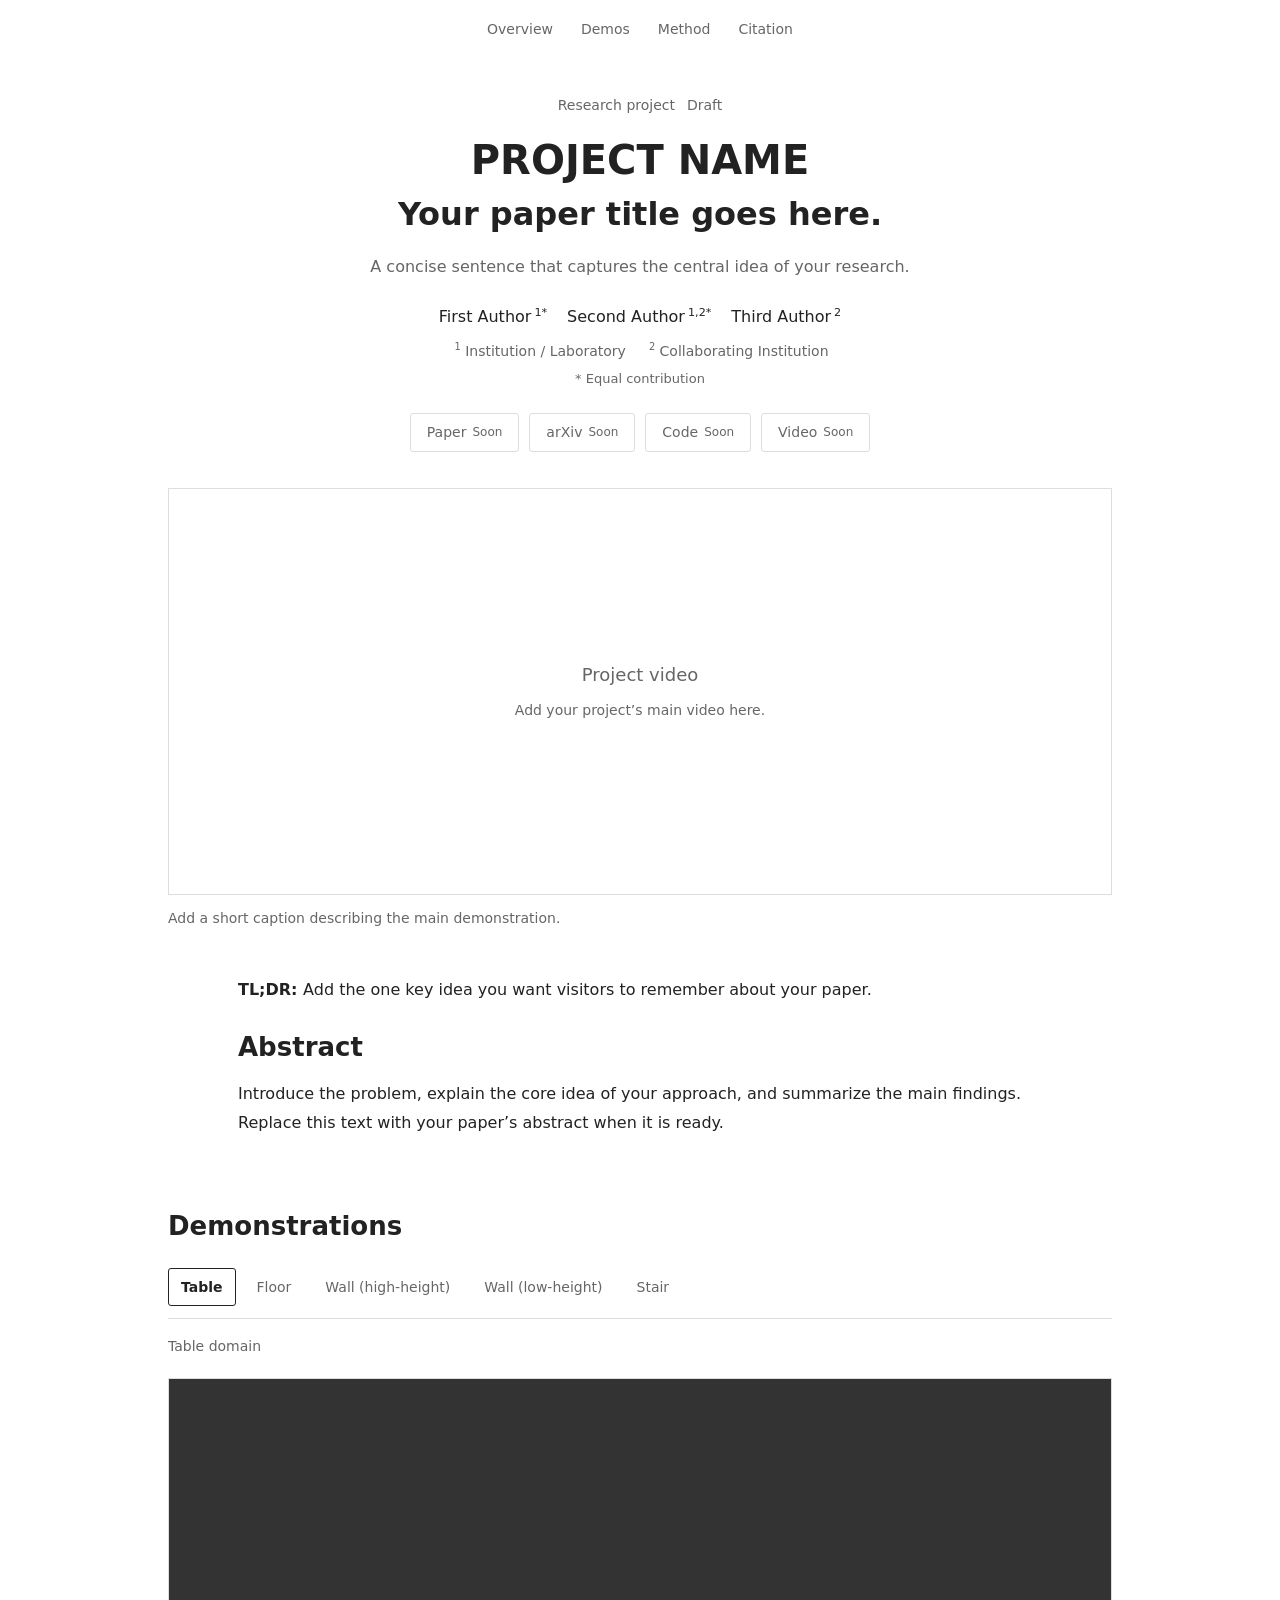
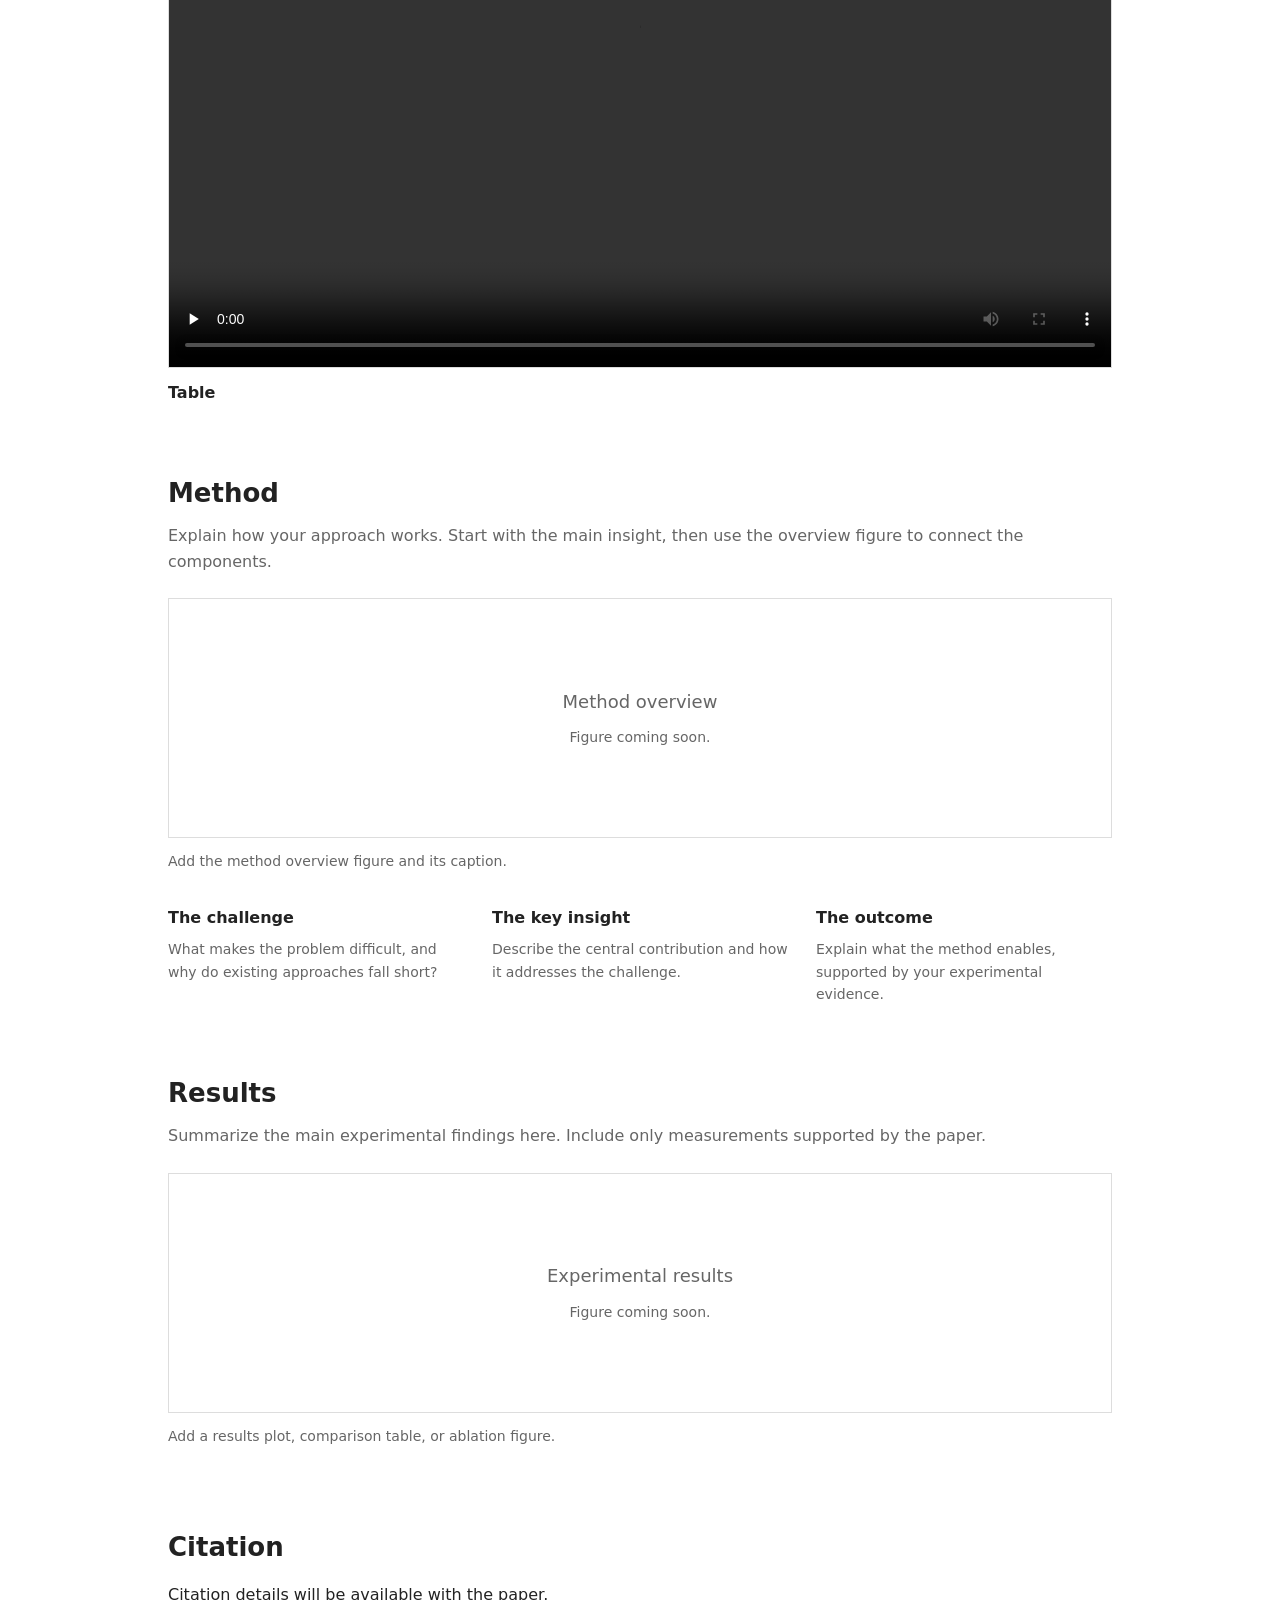
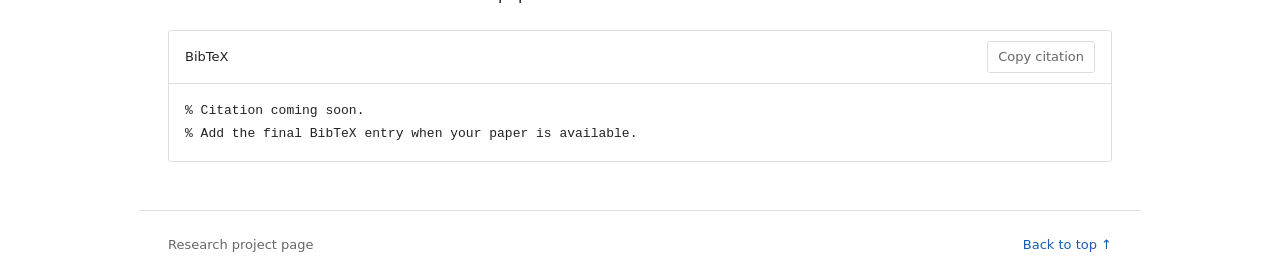
==== commit bb2003cc: "Refresh cached demo scripts with versioned asset URLs" ====
--- a/index.html
+++ b/index.html
@@ -6,9 +6,9 @@
   <meta name="description" content="Research project page — content coming soon.">
   <meta name="theme-color" content="#ffffff">
   <title>Research Project</title>
-  <link rel="stylesheet" href="styles.css">
-  <script src="content.js" defer></script>
-  <script src="app.js" defer></script>
+  <link rel="stylesheet" href="styles.css?v=a4767876e67c">
+  <script src="content.js?v=286c6194f47c" defer></script>
+  <script src="app.js?v=84276eef6087" defer></script>
 </head>
 <body>
   <a class="skip" href="#main">Skip to content</a>
--- a/styles.css
+++ b/styles.css
@@ -73,6 +73,7 @@
 .icon-button:disabled { opacity: .35; }
 .group-description { margin: 16px 0 20px; font-size: 14px; color: var(--muted); }
 .demo-grid { display: grid; grid-template-columns: repeat(2, minmax(0, 1fr)); gap: 24px; }
+.demo-card:only-child { grid-column: 1 / -1; }
 .demo-media { aspect-ratio: 16/10; overflow: hidden; border: 1px solid var(--line); background: #fff; }
 .demo-topline { display: flex; justify-content: space-between; gap: 12px; margin-top: 12px; align-items: baseline; }
 .demo-topline h3 { font-size: 16px; font-weight: 600; }
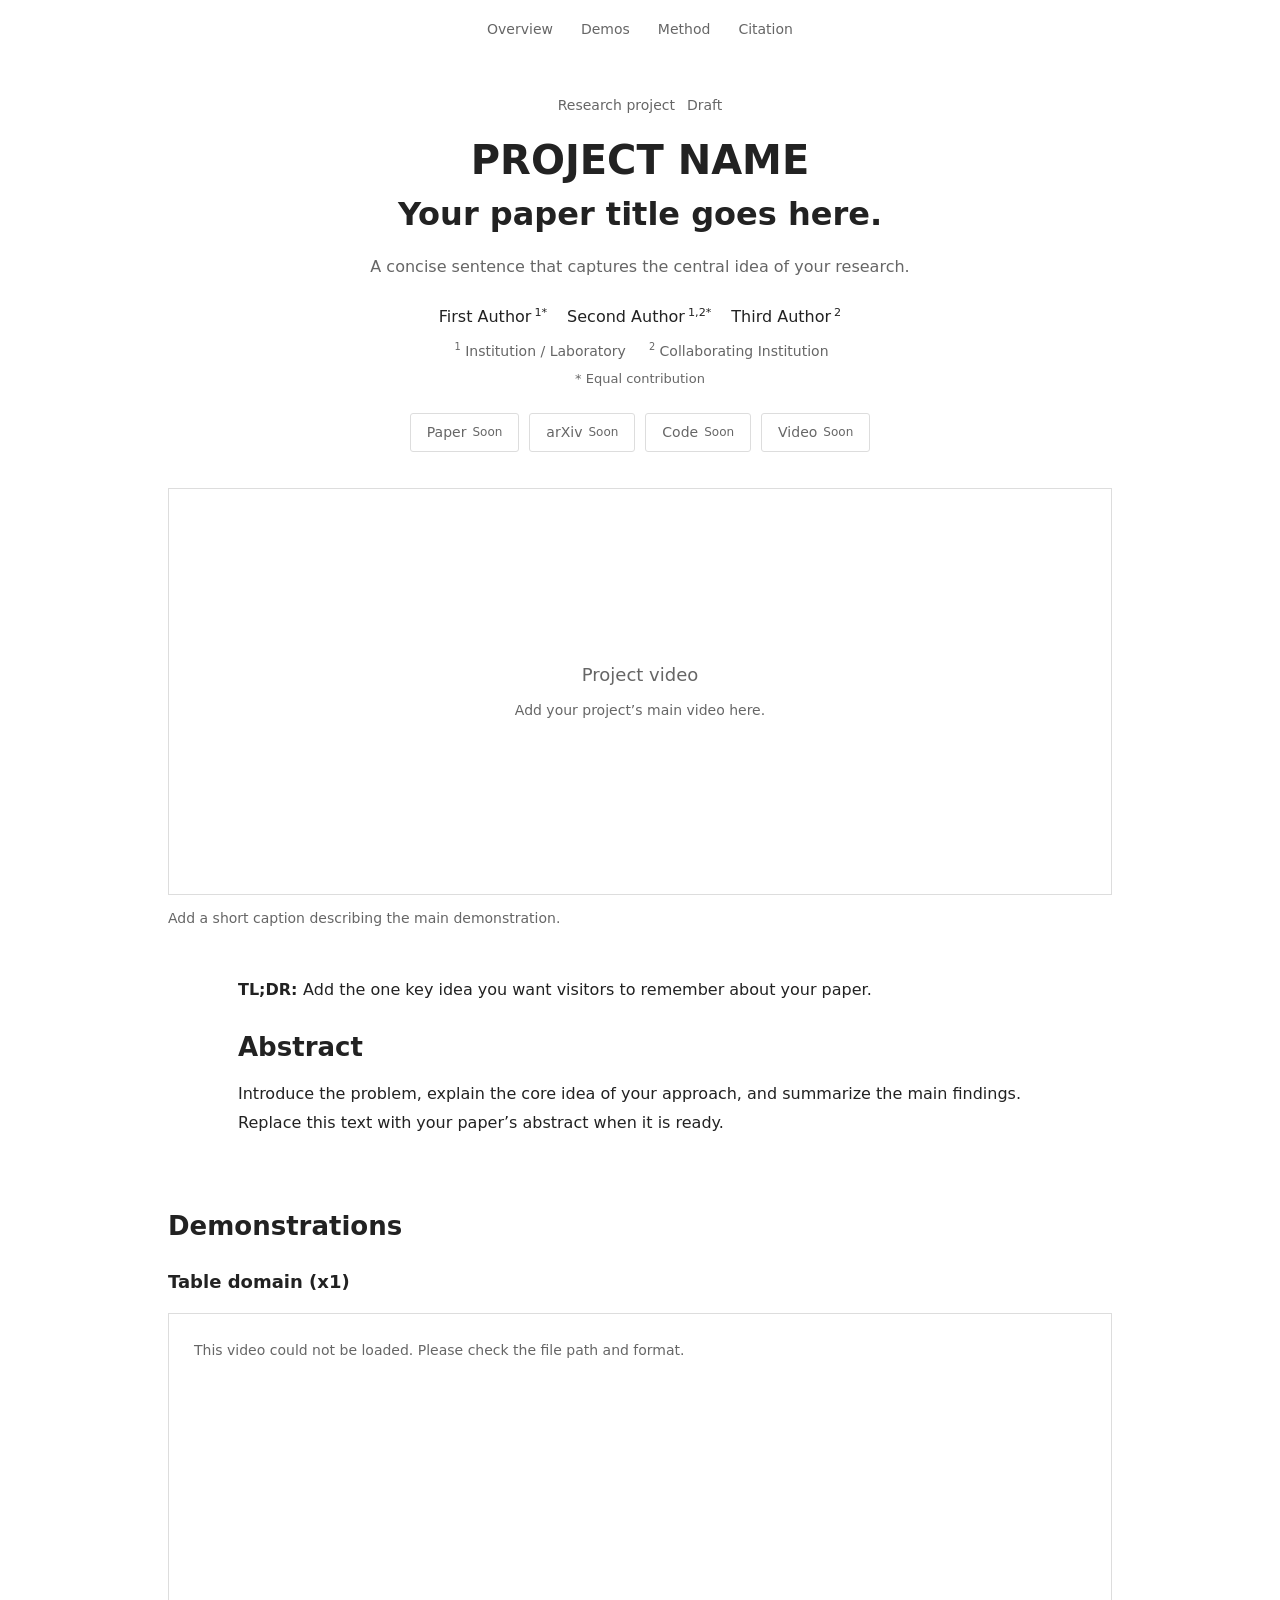
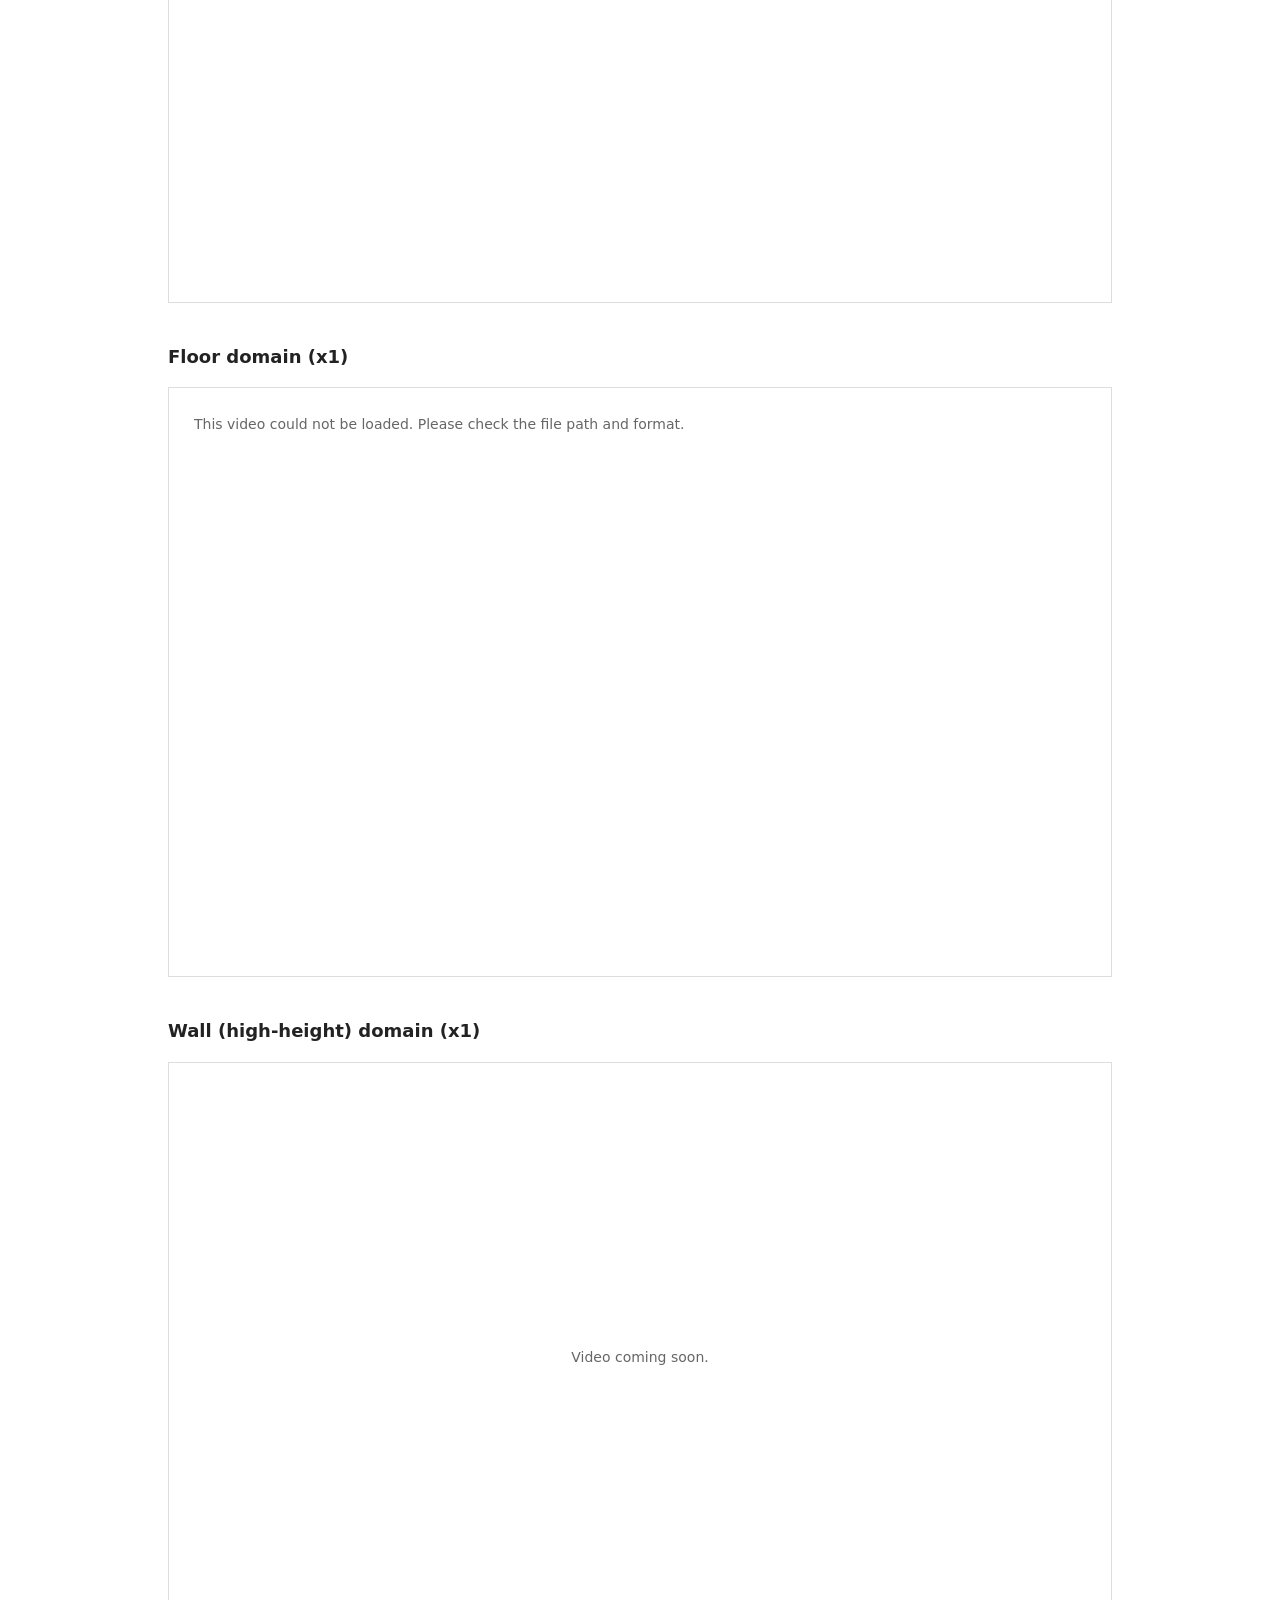
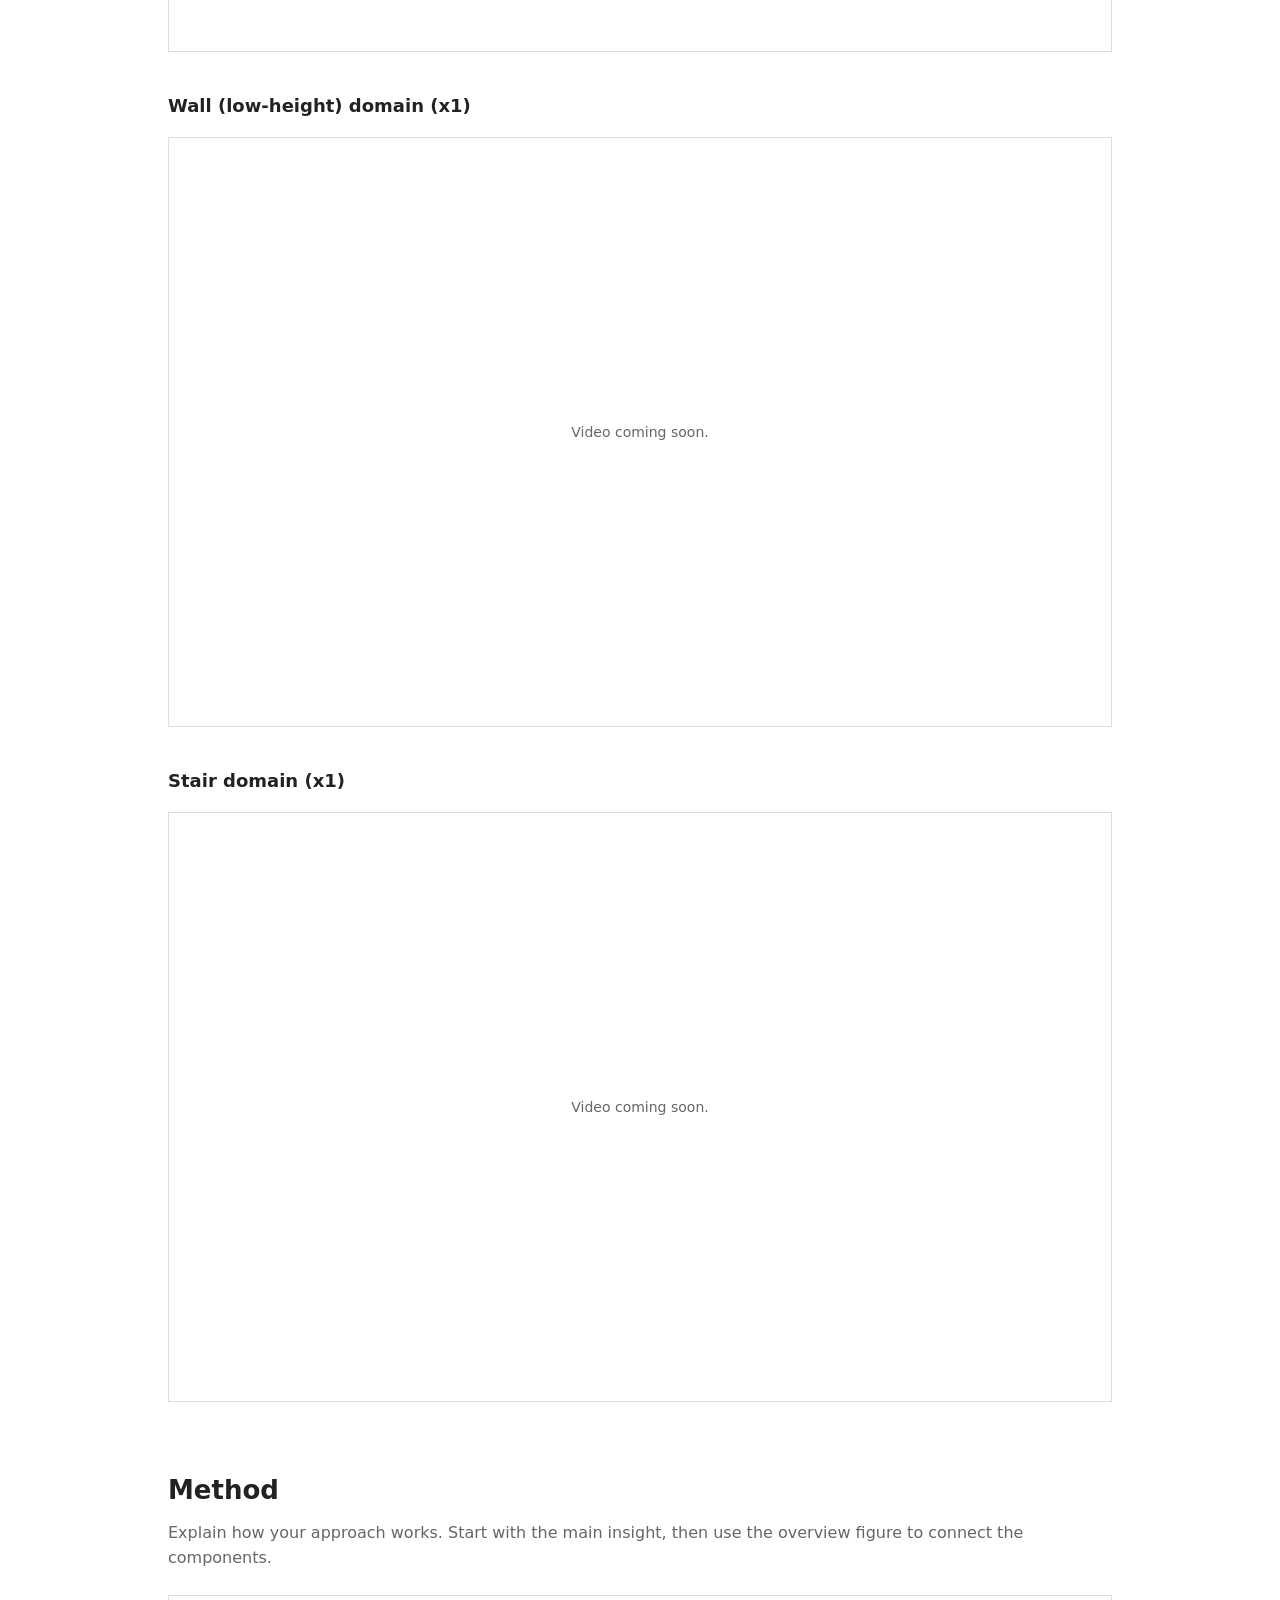
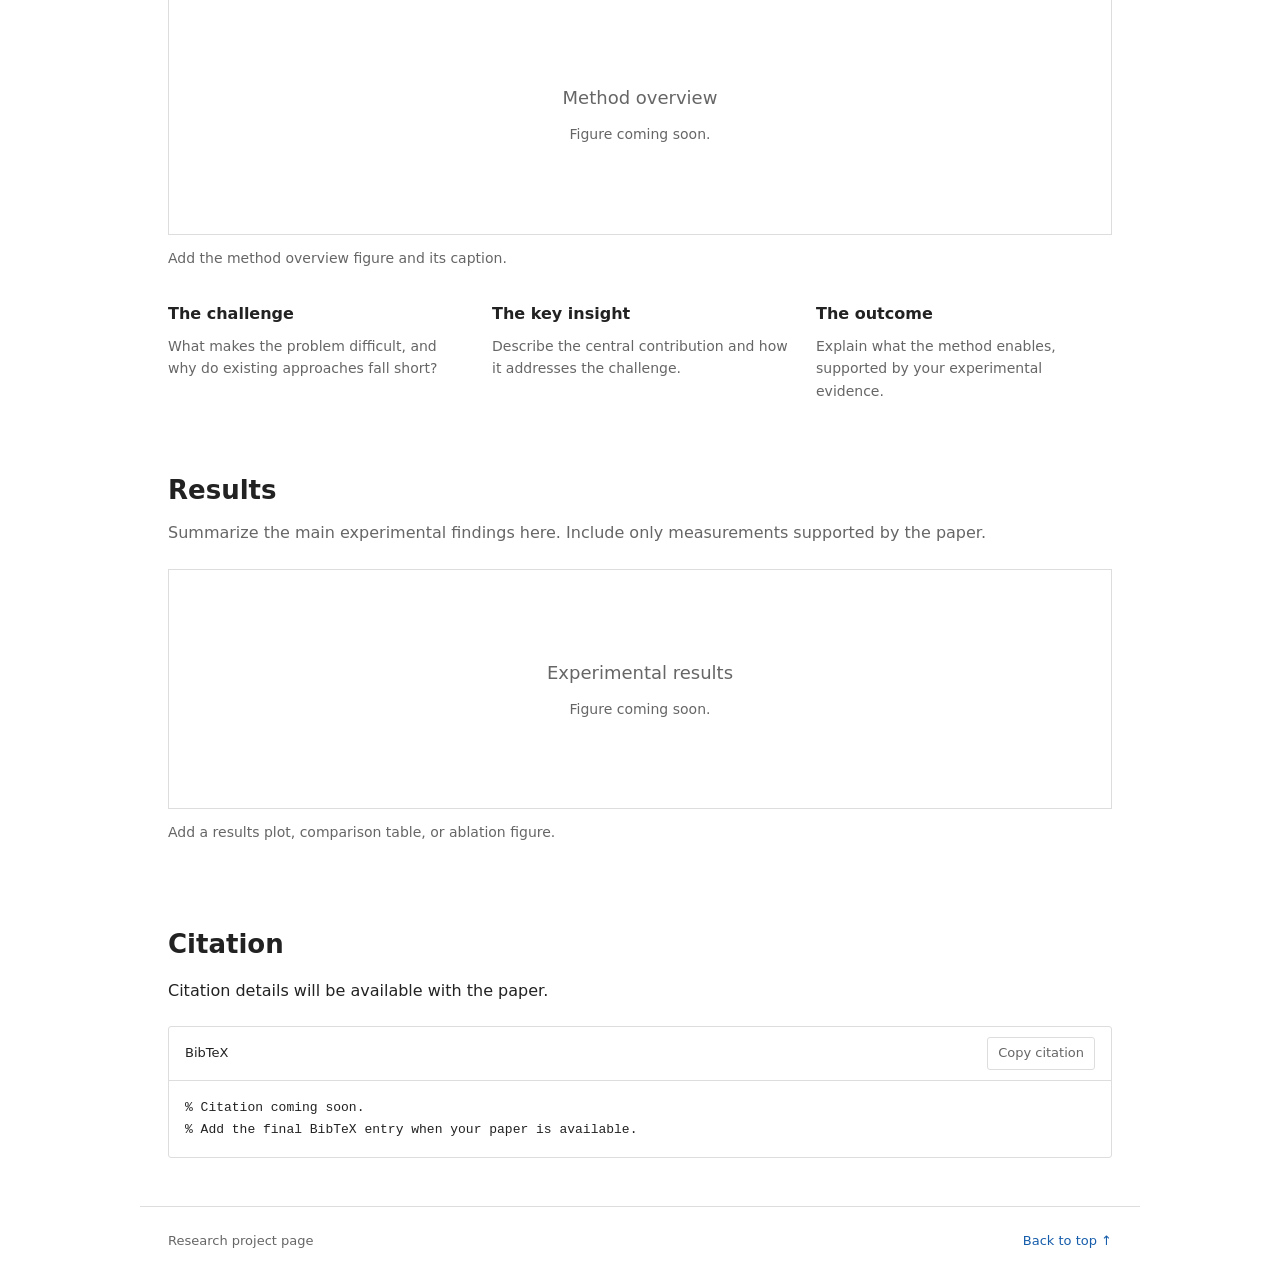
==== commit 1a50eef2: "Show all demo domains with muted autoplay videos" ====
--- a/index.html
+++ b/index.html
@@ -6,9 +6,9 @@
   <meta name="description" content="Research project page — content coming soon.">
   <meta name="theme-color" content="#ffffff">
   <title>Research Project</title>
-  <link rel="stylesheet" href="styles.css?v=a4767876e67c">
+  <link rel="stylesheet" href="styles.css?v=82683596015b">
   <script src="content.js?v=286c6194f47c" defer></script>
-  <script src="app.js?v=84276eef6087" defer></script>
+  <script src="app.js?v=c0763f331f5e" defer></script>
 </head>
 <body>
   <a class="skip" href="#main">Skip to content</a>
@@ -22,7 +22,12 @@
     </section>
     <section class="teaser-section wrap" aria-label="Project teaser"><div id="teaser" class="teaser"></div><div class="media-caption"><p id="teaser-caption"></p></div></section>
     <section id="overview" class="wrap overview section"><div><div class="takeaway"><span class="takeaway-label">TL;DR: </span><p id="tldr"></p></div><h2>Abstract</h2><p class="body-copy" id="abstract"></p></div></section>
-    <section id="demos" class="demos-section section"><div class="wrap"><div class="section-heading"><div><h2>Demonstrations</h2></div></div><div class="gallery-toolbar"><div class="tabs" id="demo-tabs" role="tablist" aria-label="Demonstration categories"></div><div class="gallery-controls"><span id="gallery-counter" aria-live="polite"></span><button id="previous" class="icon-button" aria-label="Previous demonstration">←</button><button id="next" class="icon-button" aria-label="Next demonstration">→</button></div></div><p id="group-description" class="group-description"></p><div id="demo-panel" role="tabpanel" tabindex="0"><div class="demo-grid" id="demo-grid"></div></div></div></section>
+    <section id="demos" class="demos-section section">
+      <div class="wrap">
+        <div class="section-heading"><h2>Demonstrations</h2></div>
+        <div id="demo-domains" class="demo-domains"></div>
+      </div>
+    </section>
     <section id="method" class="wrap section"><div class="section-heading"><div><h2>Method</h2></div><p id="method-intro" class="section-aside wide"></p></div><figure class="figure-panel" id="method-figure"></figure><div id="method-steps" class="method-steps"></div></section>
     <section id="results" class="wrap section results-section"><div class="section-heading"><div><h2>Results</h2></div><p id="results-text" class="section-aside wide"></p></div><figure class="figure-panel" id="results-figure"></figure></section>
     <section id="citation" class="wrap section citation-section"><div><h2>Citation</h2><p class="body-copy">Citation details will be available with the paper.</p></div><div class="citation-box"><div class="citation-toolbar"><span>BibTeX</span><button id="copy-citation" class="copy-button">Copy citation</button></div><pre><code id="bibtex"></code></pre><p id="copy-status" role="status" class="sr-only"></p></div></section>
--- a/styles.css
+++ b/styles.css
@@ -61,24 +61,14 @@
 .body-copy { margin-top: 16px; line-height: 1.8; white-space: pre-line; }
 .section-heading { margin-bottom: 24px; }
 .section-aside { margin-top: 12px; color: var(--muted); }
-.gallery-toolbar { display: flex; justify-content: space-between; align-items: center; gap: 16px; border-bottom: 1px solid var(--line); padding-bottom: 12px; }
-.tabs { display: flex; flex-wrap: wrap; gap: 8px; }
-.tab { border: 1px solid transparent; border-radius: 3px; background: #fff; color: var(--muted); padding: 7px 12px; font-size: 14px; }
-.tab[aria-selected=true] { border-color: var(--ink); color: var(--ink); font-weight: 600; }
-.tab:hover { text-decoration: underline; }
-.gallery-controls { display: flex; align-items: center; gap: 8px; }
-.gallery-controls > span { font-size: 13px; color: var(--muted); white-space: nowrap; margin-right: 4px; }
 .icon-button { width: 34px; height: 34px; border: 1px solid var(--line); border-radius: 3px; background: #fff; color: var(--ink); font-size: 18px; display: grid; place-items: center; }
 .icon-button:hover:not(:disabled), .copy-button:hover:not(:disabled) { border-color: var(--ink); }
 .icon-button:disabled { opacity: .35; }
-.group-description { margin: 16px 0 20px; font-size: 14px; color: var(--muted); }
-.demo-grid { display: grid; grid-template-columns: repeat(2, minmax(0, 1fr)); gap: 24px; }
-.demo-card:only-child { grid-column: 1 / -1; }
+.demo-domains { display: flex; flex-direction: column; gap: 40px; }
+.demo-domain { min-width: 0; }
+.demo-domain-title { margin-bottom: 16px; font-size: 18px; font-weight: 600; }
+.demo-media + .demo-media { margin-top: 24px; }
 .demo-media { aspect-ratio: 16/10; overflow: hidden; border: 1px solid var(--line); background: #fff; }
-.demo-topline { display: flex; justify-content: space-between; gap: 12px; margin-top: 12px; align-items: baseline; }
-.demo-topline h3 { font-size: 16px; font-weight: 600; }
-.demo-topline span { font-size: 13px; color: var(--muted); }
-.demo-card > p { margin-top: 6px; font-size: 14px; color: var(--muted); }
 .figure-panel { overflow: hidden; }
 .figure-placeholder { min-height: 240px; border: 1px solid var(--line); }
 .figure-panel figcaption { padding: 12px 0; font-size: 14px; color: var(--muted); }
@@ -115,9 +105,7 @@
   .teaser { aspect-ratio: 1.5; }
   .section { padding-top: 36px; padding-bottom: 16px; }
   h2 { font-size: 24px; }
-  .gallery-toolbar { flex-wrap: wrap; }
-  .gallery-controls { margin-left: auto; }
-  .demo-grid, .method-steps { grid-template-columns: 1fr; }
+  .method-steps { grid-template-columns: 1fr; }
   .figure-placeholder { min-height: 200px; }
   .citation-section { padding-bottom: 36px; }
   footer { align-items: flex-start; flex-wrap: wrap; }
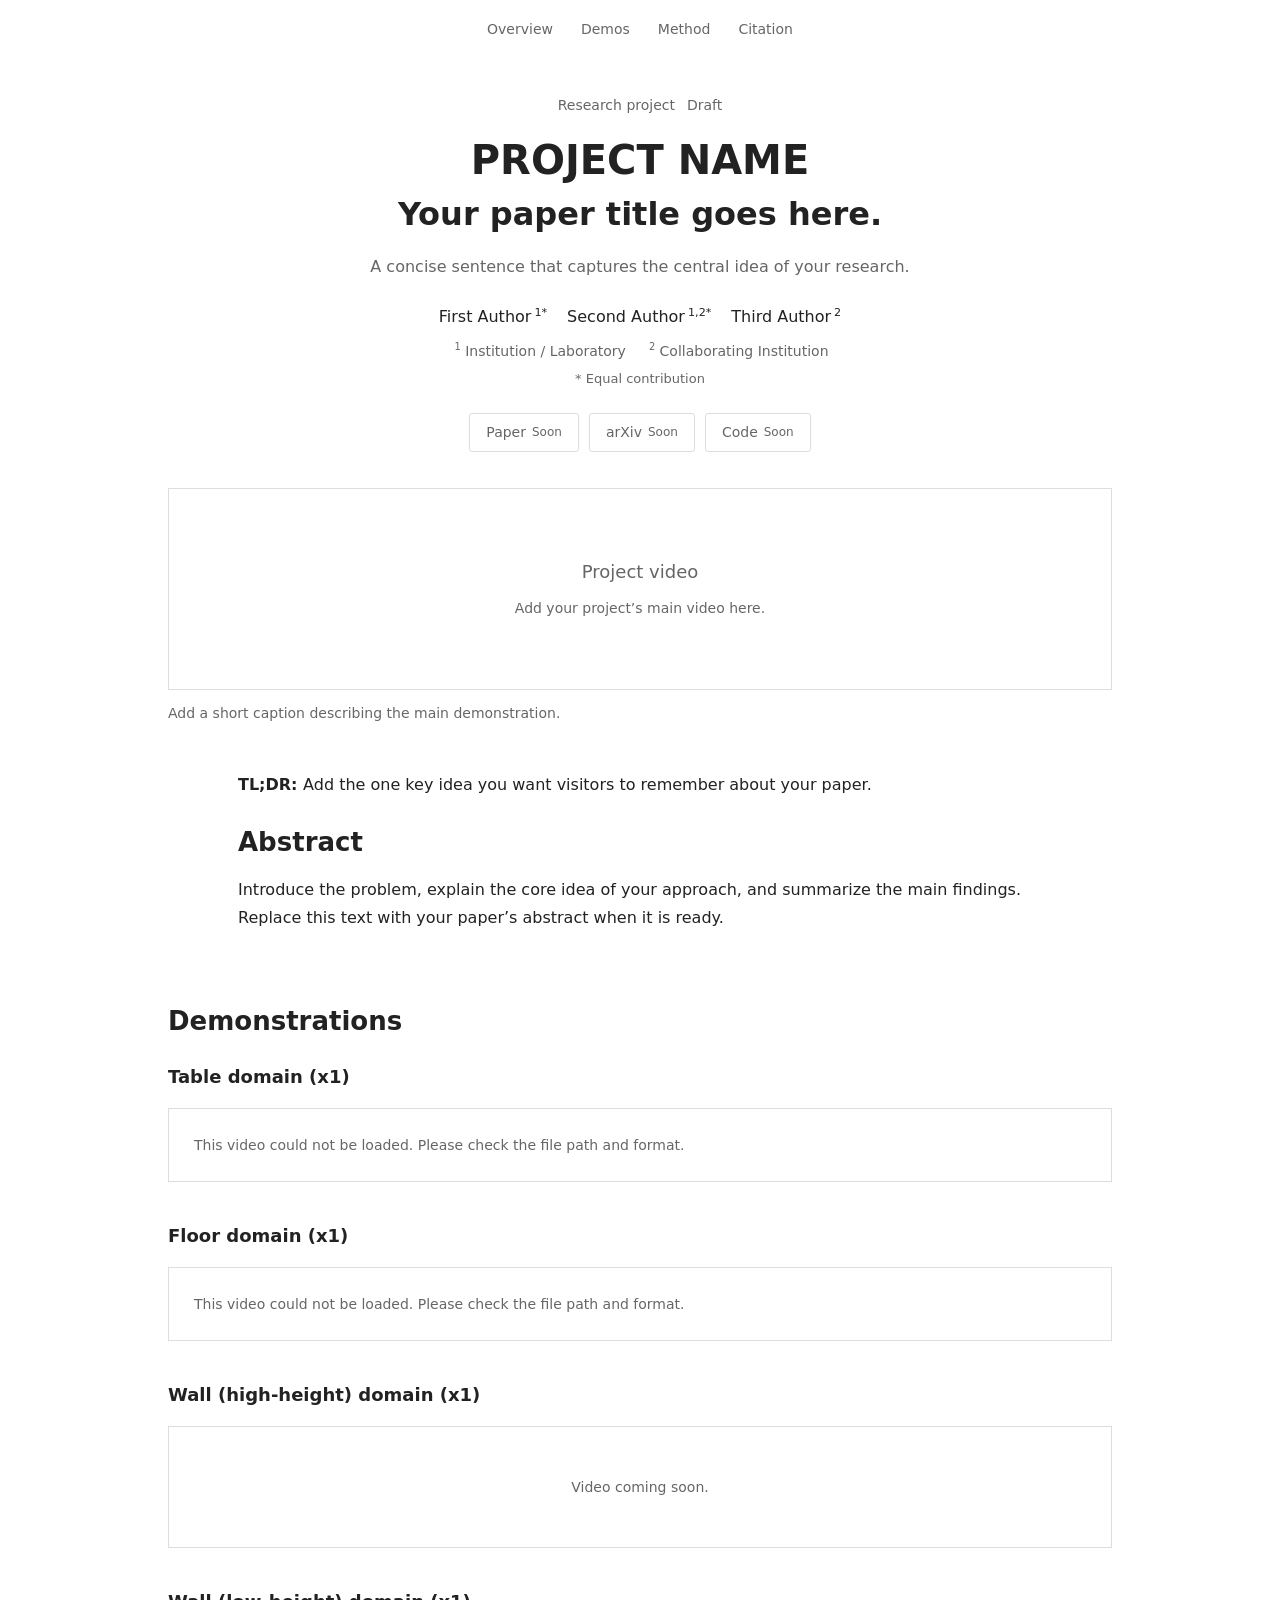
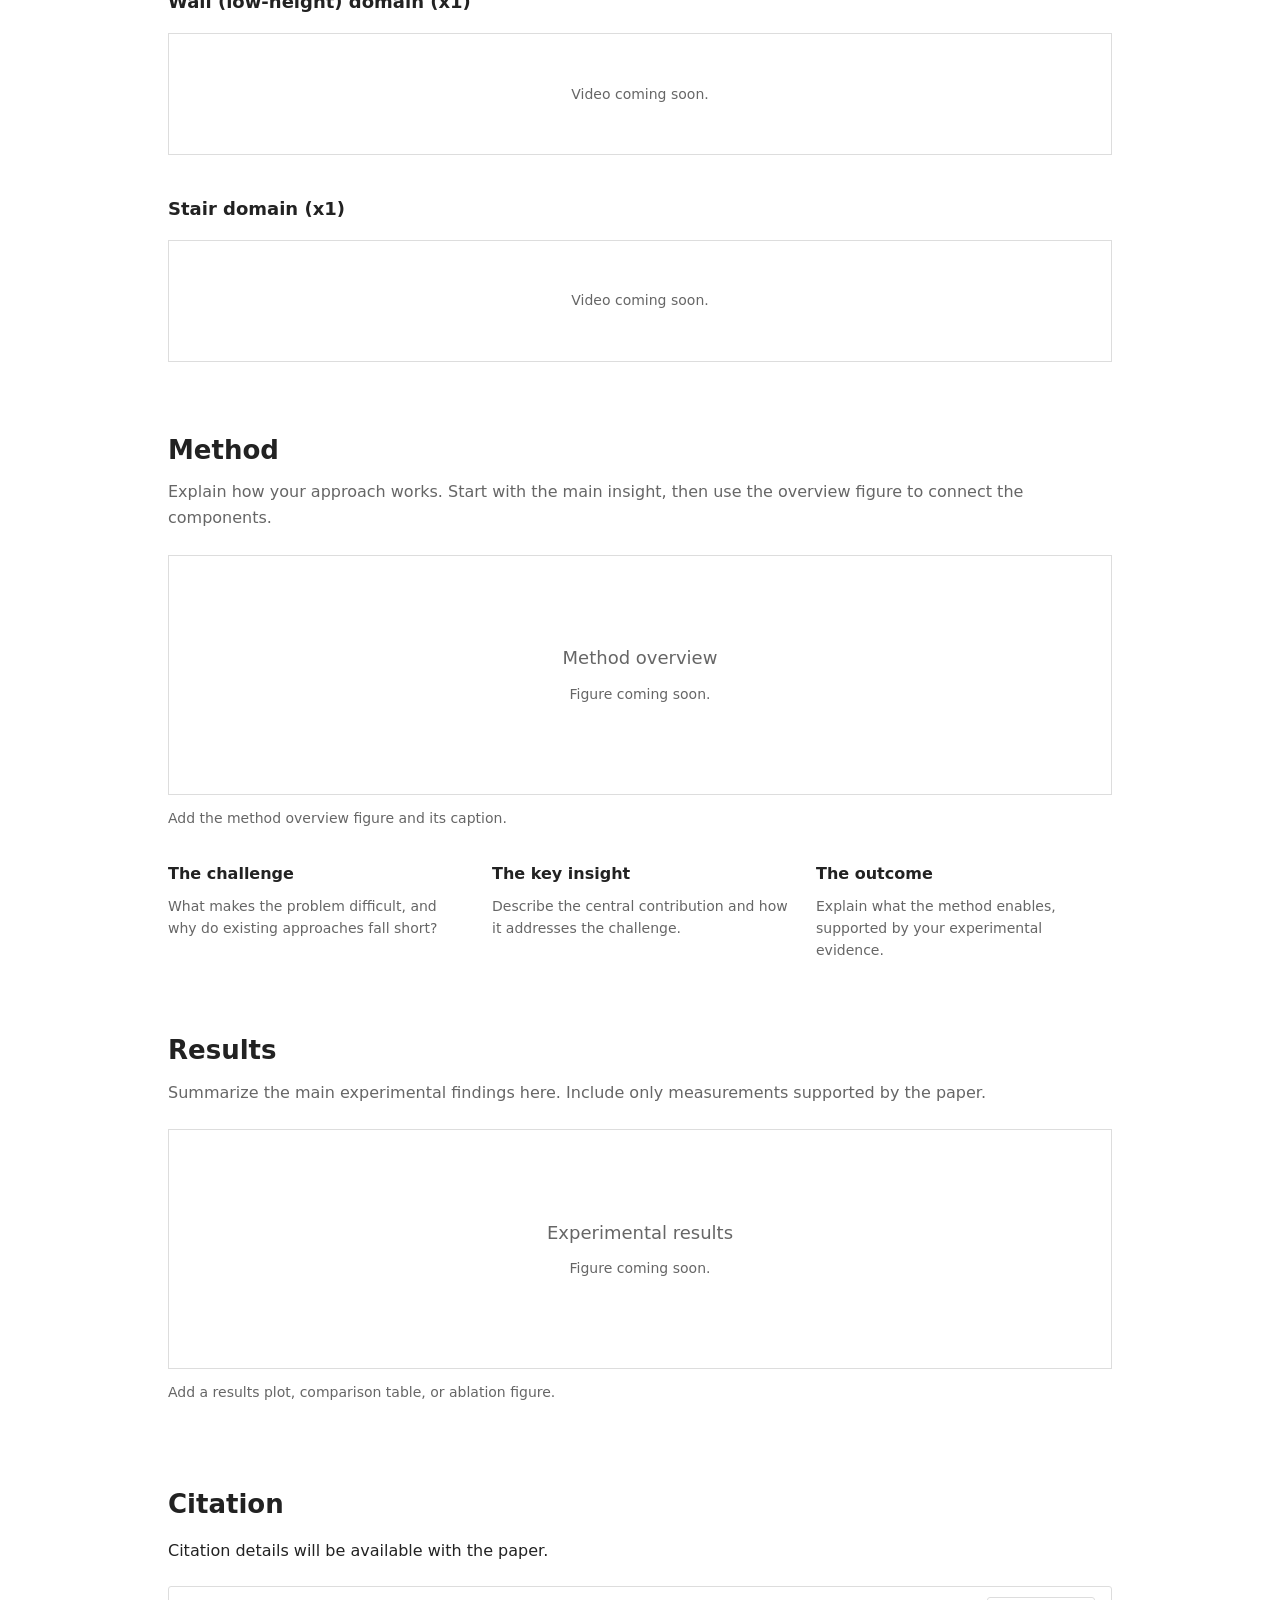
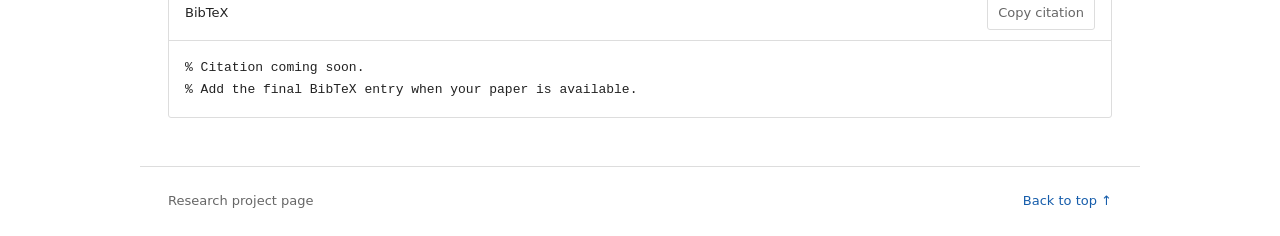
==== commit 5a895e76: "Fit videos to their native ratio and simplify page documentation" ====
--- a/index.html
+++ b/index.html
@@ -6,9 +6,9 @@
   <meta name="description" content="Research project page — content coming soon.">
   <meta name="theme-color" content="#ffffff">
   <title>Research Project</title>
-  <link rel="stylesheet" href="styles.css?v=82683596015b">
-  <script src="content.js?v=286c6194f47c" defer></script>
-  <script src="app.js?v=c0763f331f5e" defer></script>
+  <link rel="stylesheet" href="styles.css?v=7b15d5a596e0">
+  <script src="content.js?v=44b3c5470db0" defer></script>
+  <script src="app.js?v=4369ec37ebd9" defer></script>
 </head>
 <body>
   <a class="skip" href="#main">Skip to content</a>
--- a/styles.css
+++ b/styles.css
@@ -45,10 +45,12 @@
 .resource.available:hover { border-color: var(--accent); }
 .resource small { font-size: 12px; }
 .resource[aria-disabled=true] { color: var(--muted); }
-.teaser { overflow: hidden; border: 1px solid var(--line); background: #fff; aspect-ratio: 2.32; }
-.teaser video, .demo-media video { display: block; width: 100%; height: 100%; object-fit: contain; background: #fff; }
+.teaser { overflow: hidden; border: 1px solid var(--line); background: #fff; }
+.teaser video, .demo-media video { display: block; width: 100%; height: auto; background: #fff; }
 .placeholder, .figure-placeholder { display: flex; flex-direction: column; align-items: center; justify-content: center; text-align: center; gap: 10px; padding: 24px; background: #fff; }
-.placeholder { height: 100%; width: 100%; }
+.placeholder { width: 100%; }
+.teaser > .placeholder { min-height: 200px; }
+.demo-media > .placeholder { min-height: 120px; }
 .placeholder-title { font-size: 18px; font-weight: 400; color: var(--muted); }
 .placeholder-note { max-width: 420px; color: var(--muted); font-size: 14px; line-height: 1.6; }
 .media-caption { padding-top: 12px; font-size: 14px; color: var(--muted); }
@@ -68,7 +70,7 @@
 .demo-domain { min-width: 0; }
 .demo-domain-title { margin-bottom: 16px; font-size: 18px; font-weight: 600; }
 .demo-media + .demo-media { margin-top: 24px; }
-.demo-media { aspect-ratio: 16/10; overflow: hidden; border: 1px solid var(--line); background: #fff; }
+.demo-media { overflow: hidden; border: 1px solid var(--line); background: #fff; }
 .figure-panel { overflow: hidden; }
 .figure-placeholder { min-height: 240px; border: 1px solid var(--line); }
 .figure-panel figcaption { padding: 12px 0; font-size: 14px; color: var(--muted); }
@@ -102,7 +104,6 @@
   .hero { padding-top: 24px; padding-bottom: 28px; }
   .subtitle { font-size: 15px; }
   .authors { gap: 8px 14px; font-size: 15px; }
-  .teaser { aspect-ratio: 1.5; }
   .section { padding-top: 36px; padding-bottom: 16px; }
   h2 { font-size: 24px; }
   .method-steps { grid-template-columns: 1fr; }
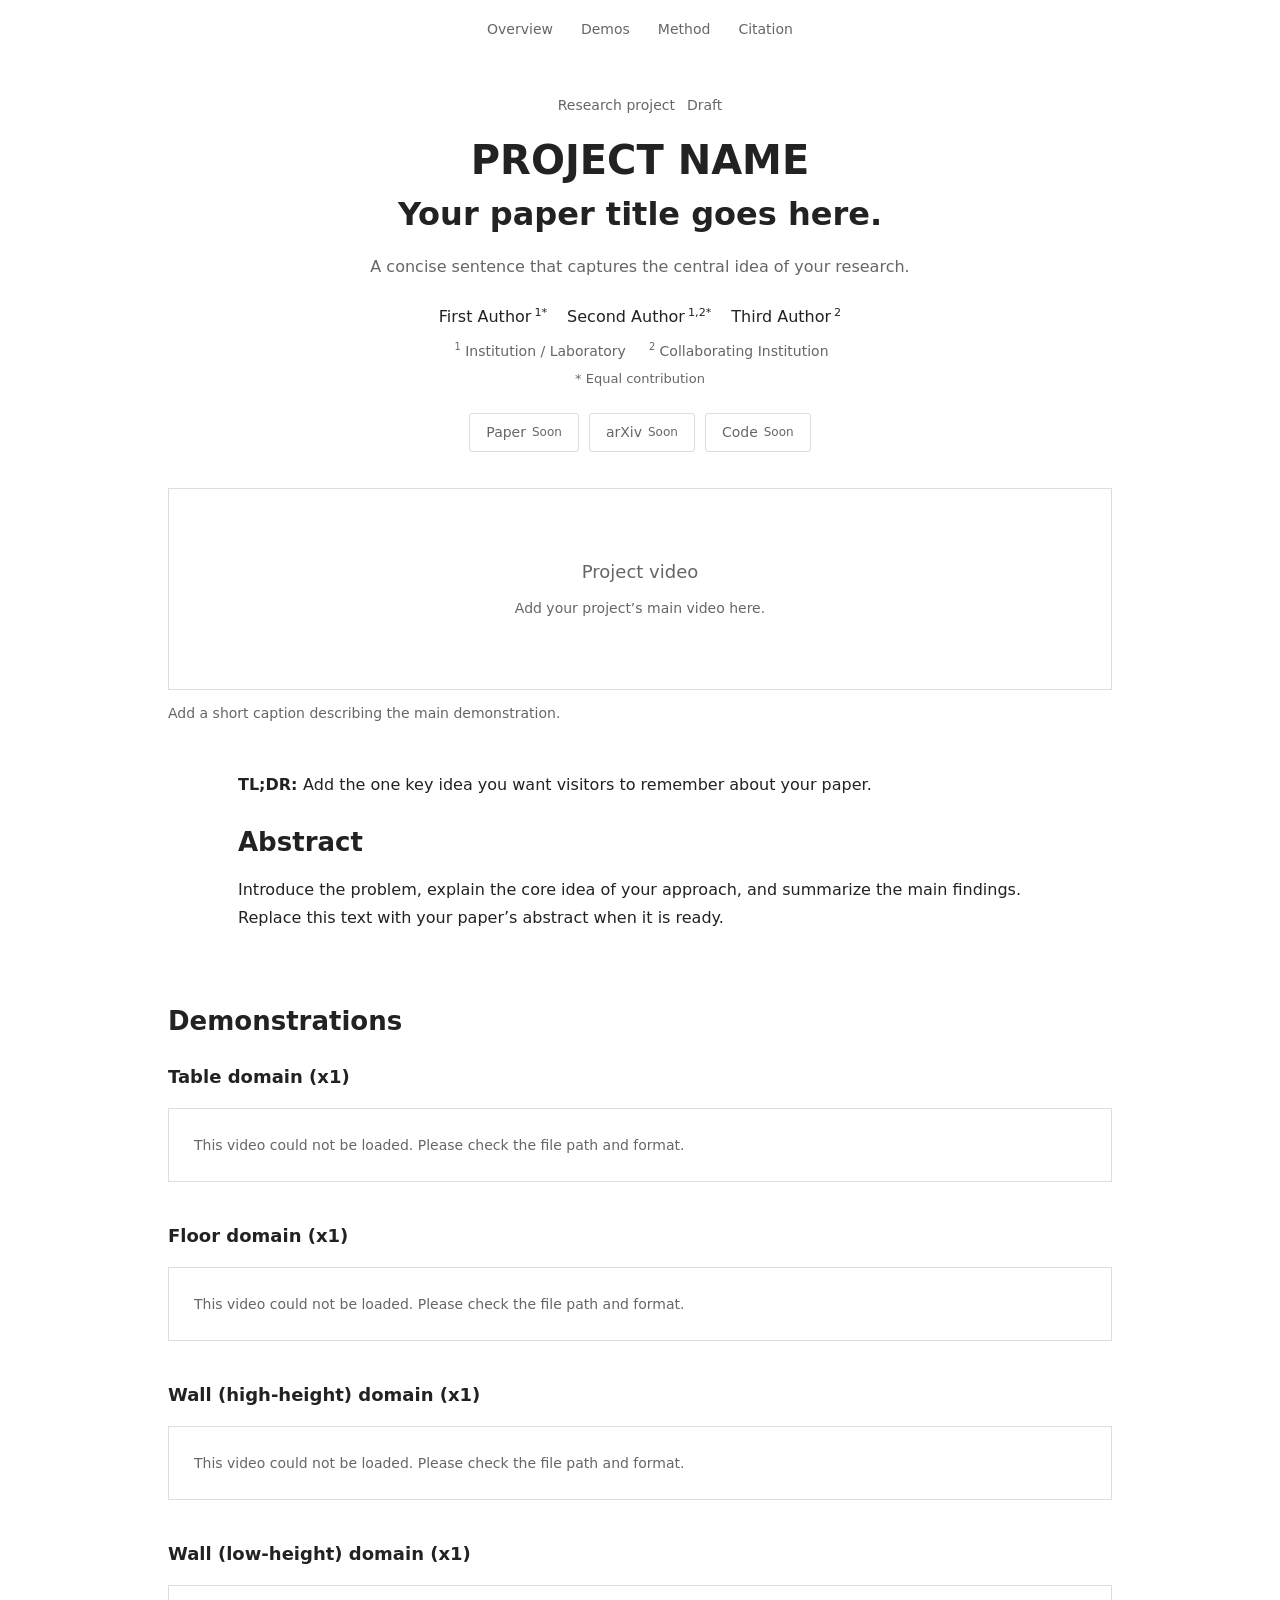
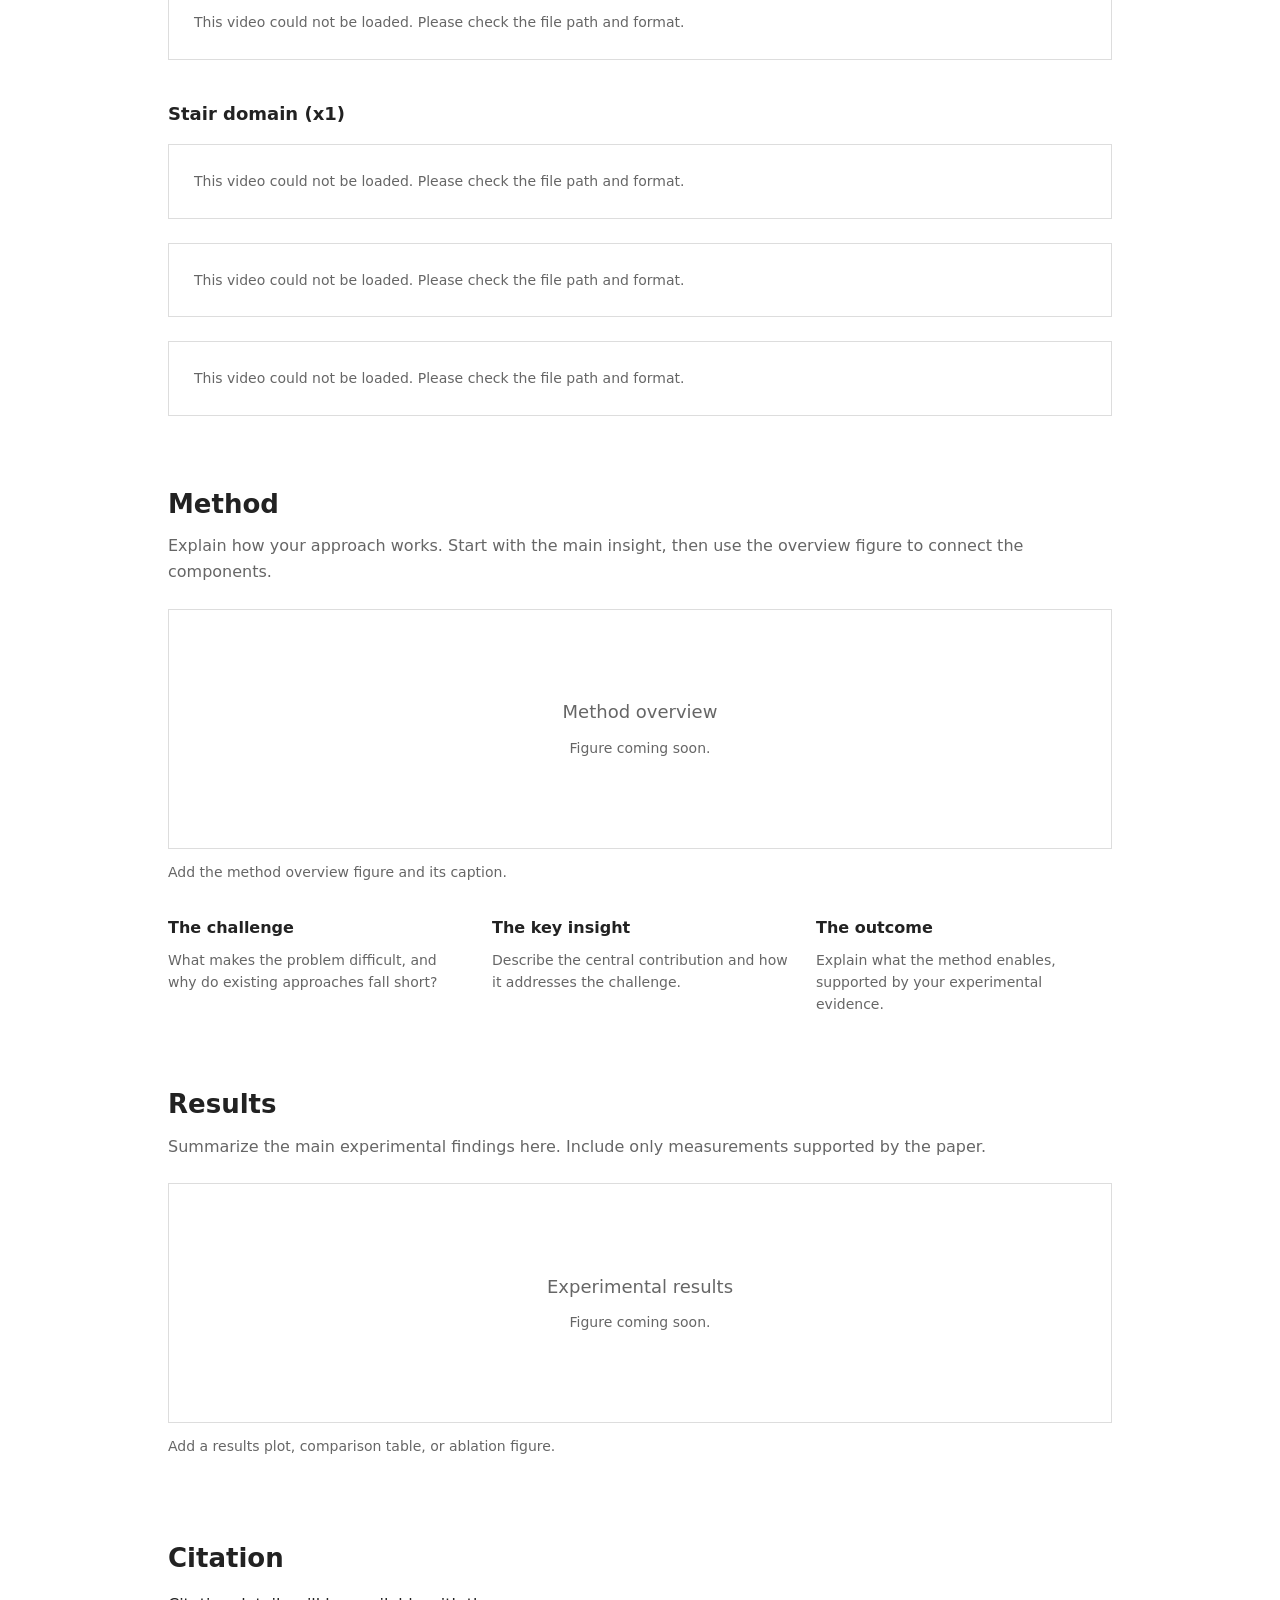
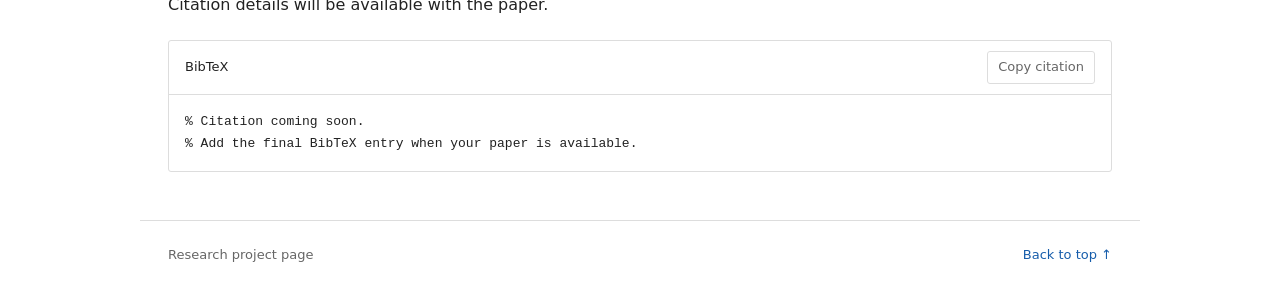
==== commit 85ba53a0: "Add wall and stair demonstration videos" ====
--- a/index.html
+++ b/index.html
@@ -7,7 +7,7 @@
   <meta name="theme-color" content="#ffffff">
   <title>Research Project</title>
   <link rel="stylesheet" href="styles.css?v=7b15d5a596e0">
-  <script src="content.js?v=44b3c5470db0" defer></script>
+  <script src="content.js?v=717c65442fdf" defer></script>
   <script src="app.js?v=4369ec37ebd9" defer></script>
 </head>
 <body>
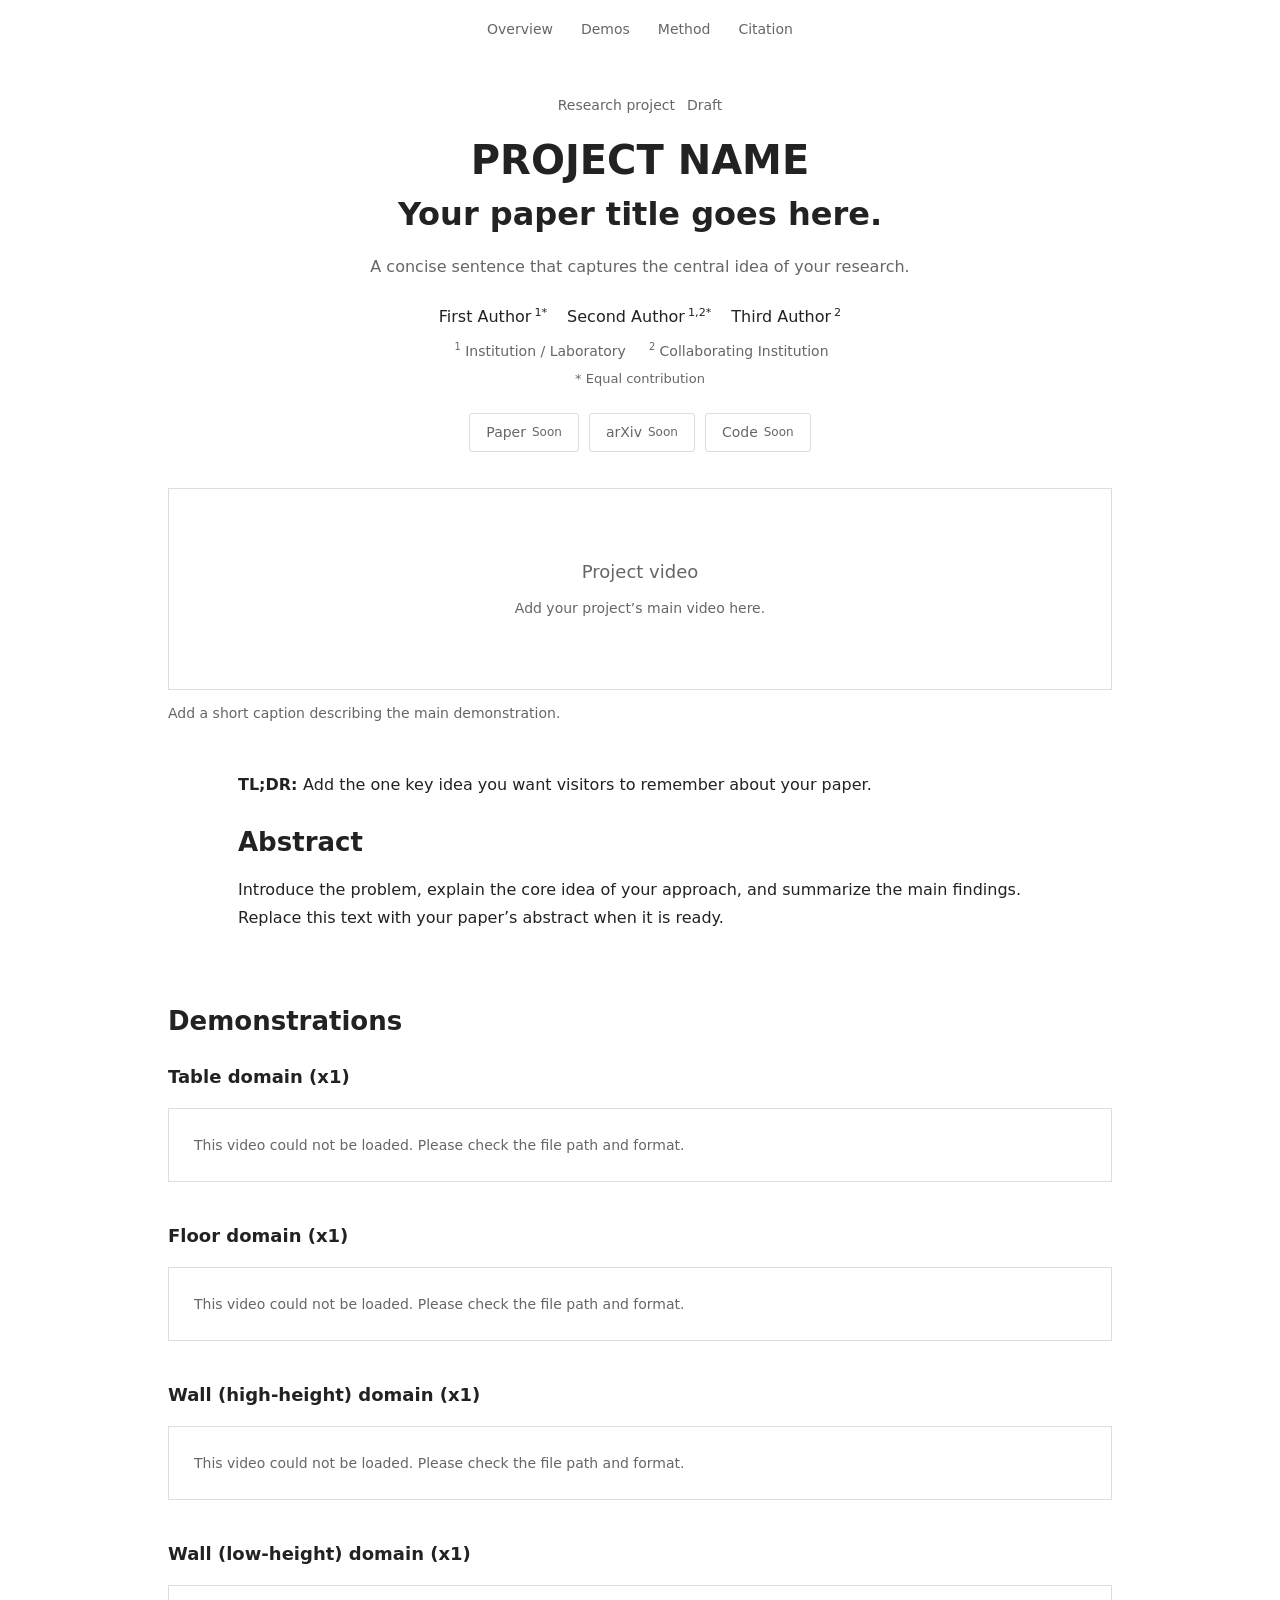
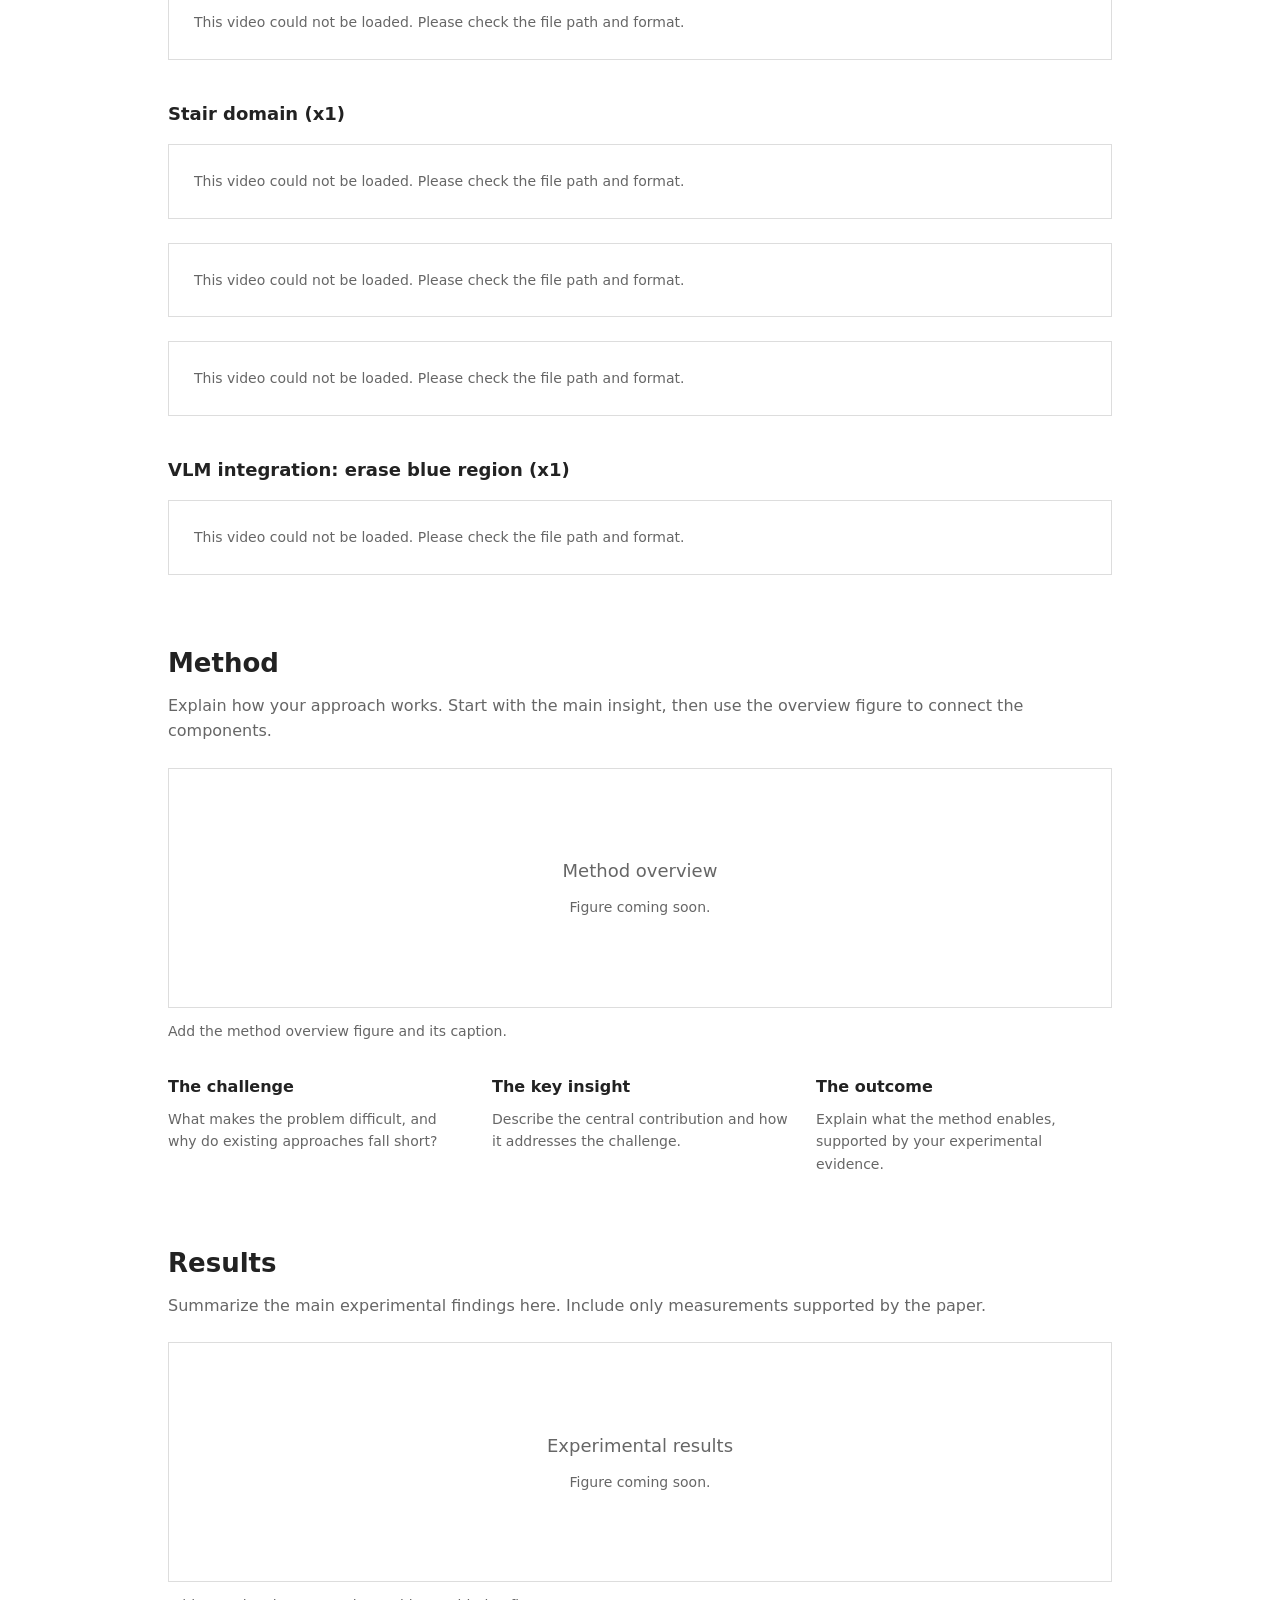
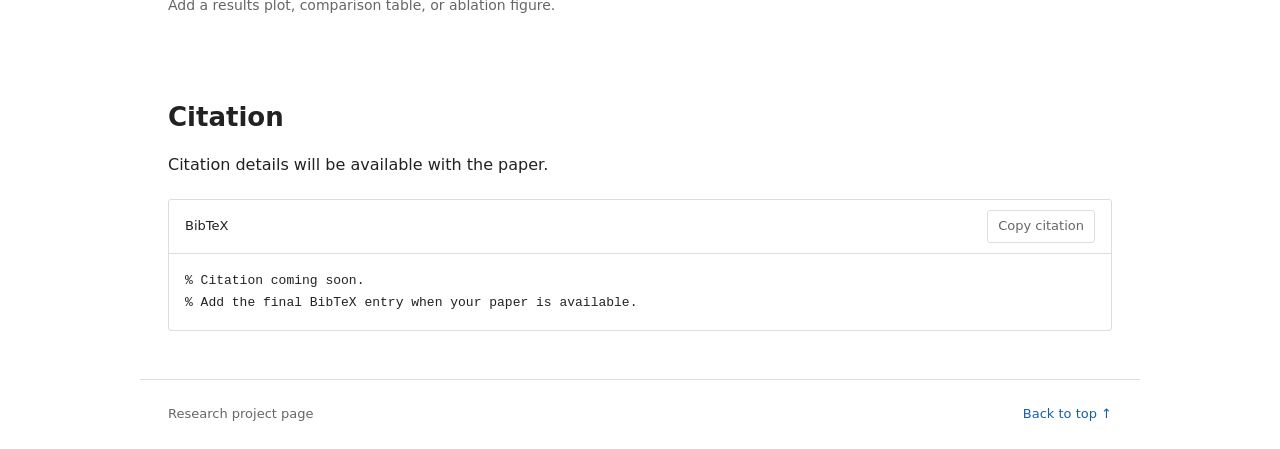
==== commit 9a8824bb: "Update Table video and append VLM integration demo" ====
--- a/index.html
+++ b/index.html
@@ -7,8 +7,8 @@
   <meta name="theme-color" content="#ffffff">
   <title>Research Project</title>
   <link rel="stylesheet" href="styles.css?v=7b15d5a596e0">
-  <script src="content.js?v=717c65442fdf" defer></script>
-  <script src="app.js?v=4369ec37ebd9" defer></script>
+  <script src="content.js?v=06d141ff2ed1" defer></script>
+  <script src="app.js?v=e00b7bfc78a3" defer></script>
 </head>
 <body>
   <a class="skip" href="#main">Skip to content</a>
